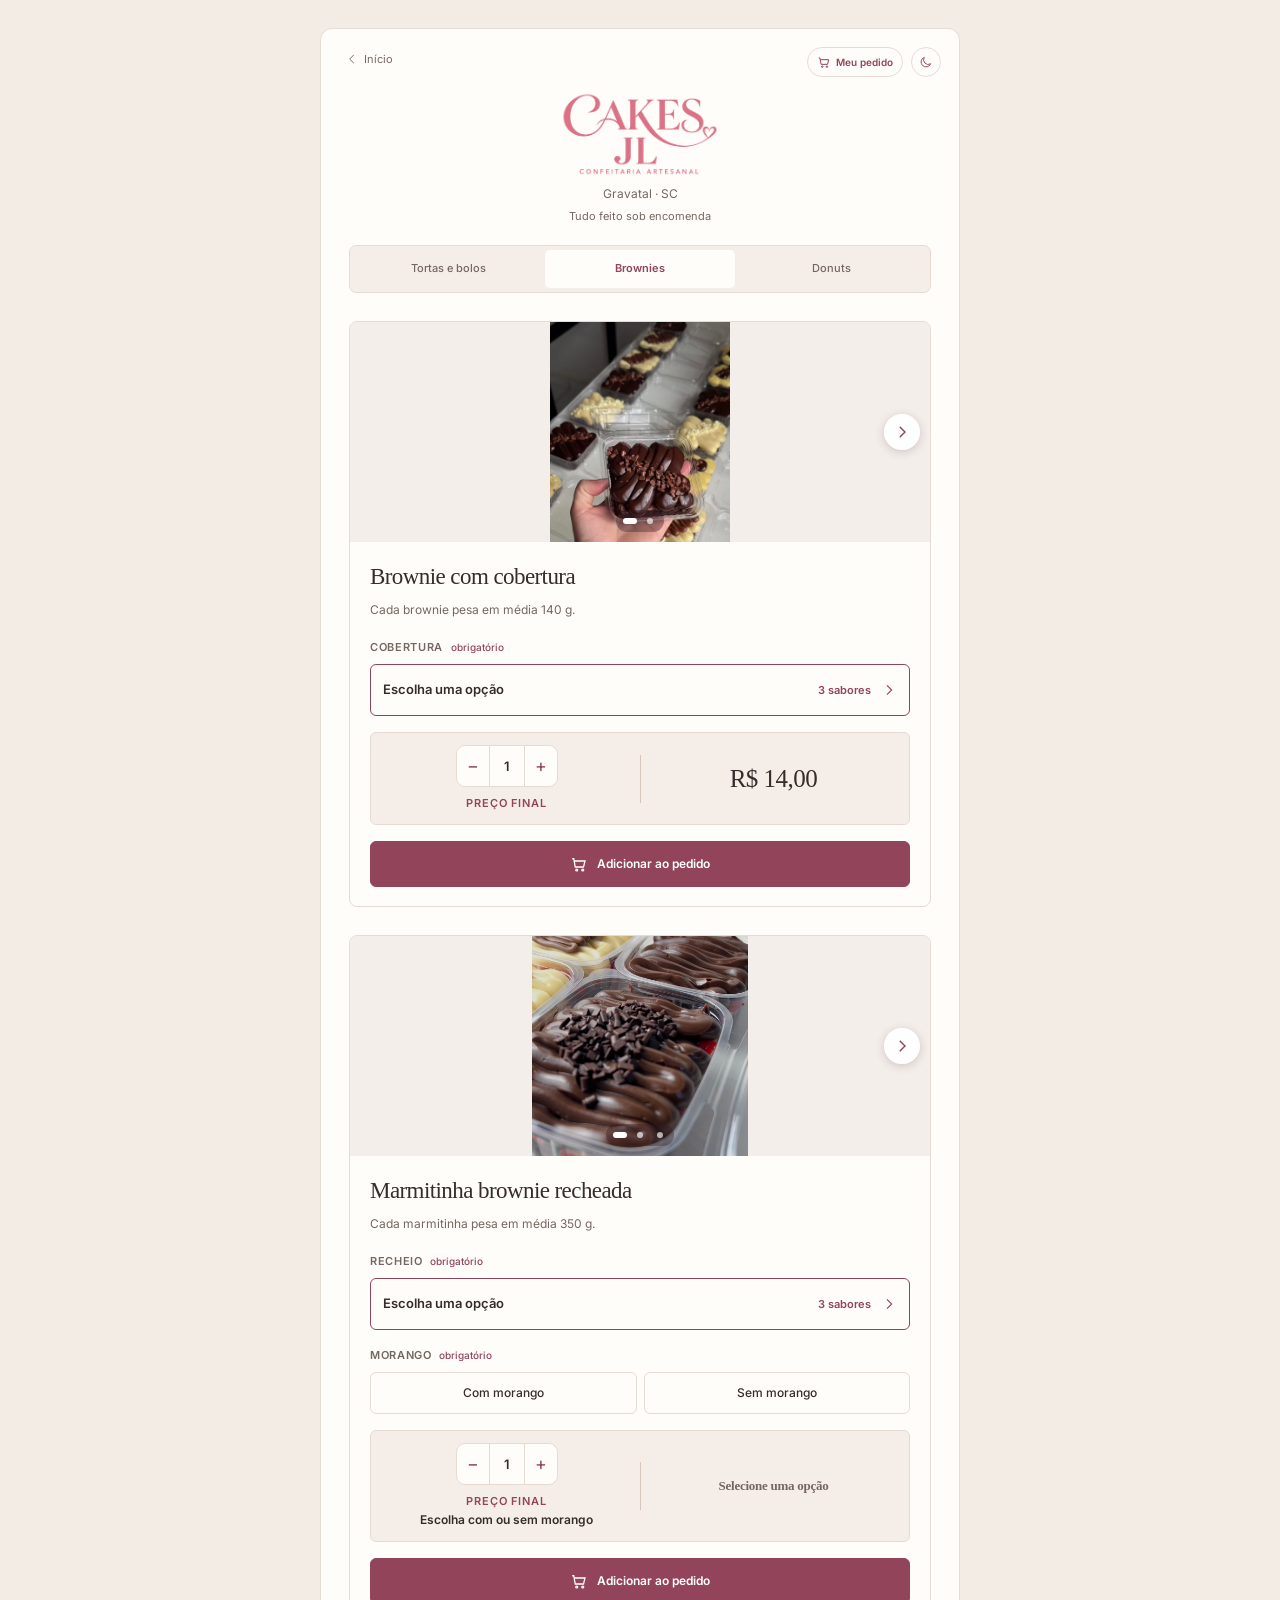
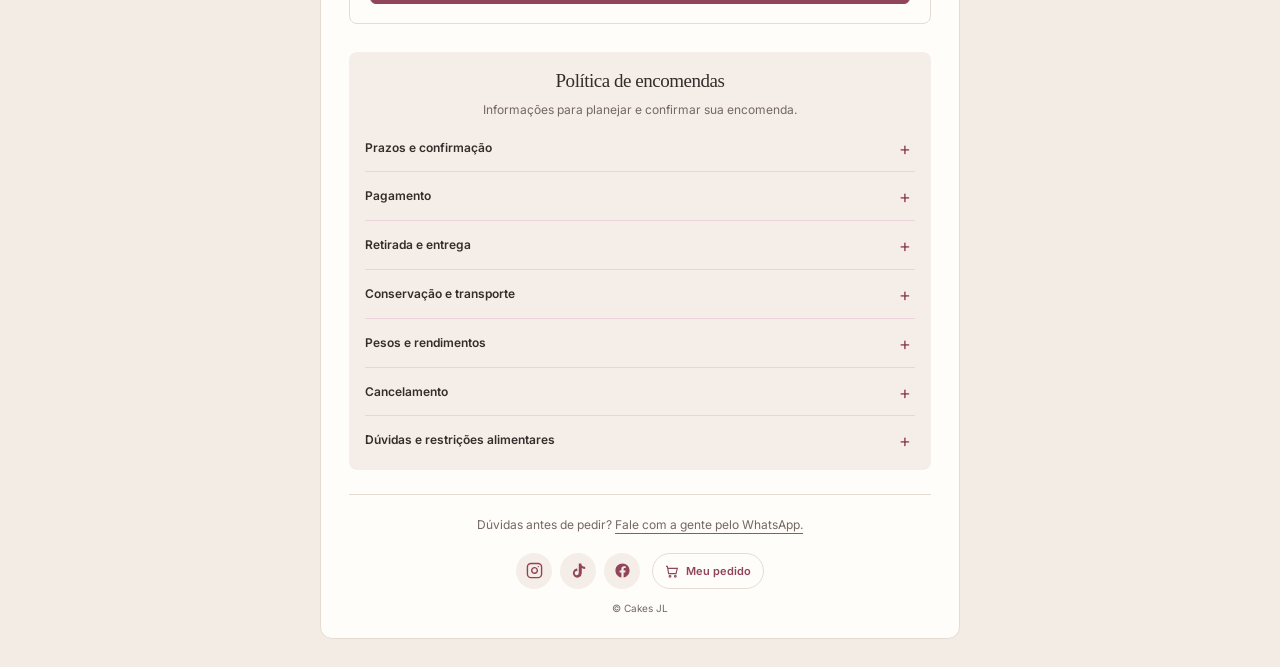
==== brownies/index.html @ 3b79ca39 "Rebranding completo v2" ====
<!DOCTYPE html>
<html lang="pt-BR">
  <head>
    <meta charset="UTF-8">
    <meta name="viewport" content="width=device-width, initial-scale=1">
    <title>Brownies sob encomenda | Cakes JL</title>
    <meta
      name="description"
      content="Brownie com cobertura e marmitinha brownie recheada com ou sem morango. Cobertura ou recheio à escolha: chocolate 50% cacau, ninho ou Dois amores (chocolate + ninho), sob encomenda na Cakes JL, em Gravatal, SC."
    >
    <meta name="theme-color" content="#f2ece5">
    <link rel="canonical" href="https://www.cakesjlconfeitaria.com.br/brownies/">
    <meta property="og:type" content="website">
    <meta property="og:locale" content="pt_BR">
    <meta property="og:site_name" content="Cakes JL">
    <meta property="og:title" content="Brownies sob encomenda | Cakes JL">
    <meta
      property="og:description"
      content="Brownie com cobertura e marmitinha brownie recheada com ou sem morango. Cobertura ou recheio à escolha: chocolate 50% cacau, ninho ou Dois amores (chocolate + ninho), sob encomenda na Cakes JL, em Gravatal, SC."
    >
    <meta property="og:url" content="https://www.cakesjlconfeitaria.com.br/brownies/">
    <meta property="og:image" content="https://www.cakesjlconfeitaria.com.br/logo.png">
    <meta property="og:image:alt" content="Cakes JL Confeitaria Artesanal">
    <link rel="prefetch" href="../index.html">
    <link rel="prefetch" href="../tortas/index.html">
    <link rel="prefetch" href="../donuts/index.html">
    <link rel="prefetch" href="../pedido/index.html">
    <link rel="icon" href="../assets/favicon.svg" type="image/svg+xml">
    <link rel="preconnect" href="https://fonts.googleapis.com">
    <link rel="preconnect" href="https://fonts.gstatic.com" crossorigin>
    <script src="../assets/site.js?v=8"></script>
    <link rel="stylesheet" href="../assets/site.css?v=38">
    <script src="../assets/pedido.js?v=34" defer></script>
  </head>
  <body class="product-page">
    <a class="skip-link" href="#conteudo">Pular para o conteúdo</a>
    <div class="panel product-panel">
      <a class="back" href="../index.html">
        <svg
          viewBox="0 0 24 24"
          fill="none"
          stroke="currentColor"
          stroke-width="1.7"
          aria-hidden="true"
        >
          <path d="m15 5-7 7 7 7"/>
        </svg>Início</a>
      <button
        class="theme-toggle"
        type="button"
        data-theme-toggle
        aria-label="Ativar tema escuro"
        aria-pressed="false"
      >
        <svg
          class="moon"
          viewBox="0 0 24 24"
          fill="none"
          stroke="currentColor"
          stroke-width="1.6"
          aria-hidden="true"
        >
          <path d="M20 15a8 8 0 0 1-11-11 8.5 8.5 0 1 0 11 11Z"/>
        </svg>
        <svg
          class="sun"
          viewBox="0 0 24 24"
          fill="none"
          stroke="currentColor"
          stroke-width="1.6"
          aria-hidden="true"
        >
          <circle cx="12" cy="12" r="4"/>
          <path d="M12 2v2m0 16v2M2 12h2m16 0h2M5 5l1.5 1.5m11 11L19 19M5 19l1.5-1.5m11-11L19 5"/>
        </svg>
      </button>
      <a class="cart-link" href="../pedido/index.html" data-n="0">
        <svg
          viewBox="0 0 24 24"
          fill="none"
          stroke="currentColor"
          stroke-width="1.7"
          aria-hidden="true"
        >
          <path d="M3 5h2l2 11h11l2-8H6"/>
          <circle cx="9" cy="20" r="1.3"/>
          <circle cx="17" cy="20" r="1.3"/>
        </svg>
        <span>Meu pedido</span><span class="cart-link-n" data-pedido-contador>0</span>
      </a>
      <header class="identity">
        <a class="brand" href="../index.html" aria-label="Cakes JL — início"><img src="../logo.png" width="1422" height="791" alt="Cakes JL Confeitaria Artesanal">
        </a>
        <p class="location">Gravatal · SC</p>
        <p class="order-note">Tudo feito sob encomenda</p>
      </header>
      <nav class="category-nav" aria-label="Categorias">
        <a href="../tortas/index.html">Tortas e bolos</a>
        <a href="../brownies/index.html" aria-current="page">Brownies</a>
        <a href="../donuts/index.html">Donuts</a>
      </nav>

      <main id="conteudo">
        <h1 class="sr-only">Brownies</h1>
        <div class="product-list section">
          <article class="product-entry" aria-labelledby="brownie-cobertura-titulo">
            <div
              class="carousel"
              data-photos="Brownie com cobertura"
              data-hide-desc
              data-price="R$ 14,00 a unidade"
              role="group"
              aria-roledescription="carrossel"
              aria-label="Fotos de Brownie com cobertura"
            >
              <div class="carousel-track" data-carousel-track>
                <a class="slide" href="brownie-2.1.PNG"><img
                    src="brownie-2.1.PNG"
                    alt="Brownie com cobertura em uma embalagem transparente"
                    width="828"
                    height="1008"
                    loading="eager"
                    decoding="async"
                  >
                </a>
                <a class="slide" href="brownie-2.2.PNG"><img
                    src="brownie-2.2.PNG"
                    alt="Brownie com cobertura em duas cores"
                    width="828"
                    height="1003"
                    loading="lazy"
                    decoding="async"
                  >
                </a>
              </div>
            </div>
            <div class="product-body">
              <h2 id="brownie-cobertura-titulo">Brownie com cobertura</h2>
              <p>Cada brownie pesa em média 140 g.</p>
              <p class="consult-price nojs-only">R$ 14,00 a unidade</p>
              <form
                class="order-form"
                data-produto="brownie-cobertura"
                aria-label="Adicionar brownie com cobertura ao pedido"
              >
                <div
                  class="field flavor-field"
                  data-sabor-titulo="Cobertura do brownie"
                  data-sabor-subtitulo="Escolha a cobertura do seu brownie."
                  data-sabor-rotulo="Cobertura"
                >
                  <span class="field-label">Cobertura <em class="req">obrigatório</em></span>
                  <div class="choice-grid">
                    <label><input type="radio" name="sabor" value="Chocolate 50% cacau"><span>Chocolate<small>50% cacau</small></span>
                    </label>
                    <label><input type="radio" name="sabor" value="Ninho"><span>Ninho<small>leite Ninho</small></span>
                    </label>
                    <label><input type="radio" name="sabor" value="Dois amores (chocolate + ninho)"><span>Dois amores<small>chocolate + ninho</small></span>
                    </label>
                  </div>
                </div>
                <div class="price-panel js-only">
                  <div class="qty-row">
                    <div class="qty">
                      <button type="button" data-menos aria-label="Diminuir quantidade">−</button>
                      <input
                        type="number"
                        id="bc-qtd"
                        name="qtd"
                        value="1"
                        min="1"
                        max="99"
                        inputmode="numeric"
                        aria-label="Quantidade"
                      >
                      <button type="button" data-mais aria-label="Aumentar quantidade">+</button>
                    </div>
                  </div>
                  <div class="final-price" data-previa>
                    <span class="final-price-text"><span class="final-price-label">Preço final</span><small class="final-price-detail" data-previa-detalhe></small>
                    </span>
                    <strong class="final-price-value" data-previa-valor>
                    </strong>
                  </div>
                </div>
                <button class="button js-only" type="submit">
                  <svg
                    viewBox="0 0 24 24"
                    fill="none"
                    stroke="currentColor"
                    stroke-width="1.7"
                    aria-hidden="true"
                  >
                    <path d="M3 5h2l2 11h11l2-8H6"/>
                    <circle cx="9" cy="20" r="1.3"/>
                    <circle cx="17" cy="20" r="1.3"/>
                  </svg>Adicionar ao pedido</button>
              </form>
              <noscript><a
                  class="button "
                  href="https://wa.me/5548999442988?text=Ol%C3%A1%21%20Estou%20no%20site%20da%20Cakes%20JL%20e%20tenho%20interesse%20no%20brownie%20com%20cobertura.%20Pode%20me%20informar%20valor%2C%20op%C3%A7%C3%B5es%2C%20quantidade%20m%C3%ADnima%20e%20prazo%20para%20encomendar%3F"
                  target="_blank"
                  rel="noopener noreferrer"
                >
                  <svg
                    viewBox="0 0 24 24"
                    fill="none"
                    stroke="currentColor"
                    stroke-width="1.6"
                    aria-hidden="true"
                  >
                    <path d="M20 11.6a8 8 0 0 1-11.8 7L4 20l1.3-4.2A8 8 0 1 1 20 11.6Z"/>
                    <path d="M9 8c-2 1 2 7 5 6l1-2-2-1-1 1-2-2 1-1-1-2Z"/>
                  </svg>Encomendar pelo WhatsApp</a>
                <p class="nojs-note">Seu navegador está sem JavaScript. Para encomendar, fale com a gente pelo WhatsApp.</p>
              </noscript>
            </div>
          </article>
          <article class="product-entry" aria-labelledby="marmitinha-titulo">
            <div
              class="carousel"
              data-photos="Marmitinha brownie recheada"
              data-hide-desc
              data-price="Com morango: R$ 24,90 · Sem morango: R$ 21,90"
              role="group"
              aria-roledescription="carrossel"
              aria-label="Fotos de Marmitinha brownie recheada"
            >
              <div class="carousel-track" data-carousel-track>
                <a class="slide" href="brownie-3.1.PNG"><img
                    src="brownie-3.1.PNG"
                    alt="Marmitinha brownie recheada vista de perto"
                    width="828"
                    height="846"
                    loading="eager"
                    decoding="async"
                  >
                </a>
                <a class="slide" href="brownie-3.2.PNG"><img
                    src="brownie-3.2.PNG"
                    alt="Montagem da marmitinha brownie recheada"
                    width="828"
                    height="851"
                    loading="lazy"
                    decoding="async"
                  >
                </a>
                <a class="slide" href="brownie-3.3.PNG"><img
                    src="brownie-3.3.PNG"
                    alt="Marmitinha com brownie, recheio e cobertura"
                    width="827"
                    height="860"
                    loading="lazy"
                    decoding="async"
                  >
                </a>
              </div>
            </div>
            <div class="product-body">
              <h2 id="marmitinha-titulo">Marmitinha brownie recheada</h2>
              <p>Cada marmitinha pesa em média 350 g.</p>
              <p class="consult-price nojs-only">Com morango: R$ 24,90 · Sem morango: R$ 21,90</p>
              <form
                class="order-form"
                data-produto="marmitinha"
                aria-label="Adicionar marmitinha ao pedido"
              >
                <div
                  class="field flavor-field"
                  data-sabor-titulo="Recheio da marmitinha"
                  data-sabor-subtitulo="Escolha o recheio da sua marmitinha."
                  data-sabor-rotulo="Recheio"
                >
                  <span class="field-label">Recheio <em class="req">obrigatório</em></span>
                  <div class="choice-grid">
                    <label><input type="radio" name="sabor" value="Chocolate 50% cacau"><span>Chocolate<small>50% cacau</small></span>
                    </label>
                    <label><input type="radio" name="sabor" value="Ninho"><span>Ninho<small>leite Ninho</small></span>
                    </label>
                    <label><input type="radio" name="sabor" value="Dois amores (chocolate + ninho)"><span>Dois amores<small>chocolate + ninho</small></span>
                    </label>
                  </div>
                </div>
                <div class="field">
                  <span class="field-label">Morango <em class="req">obrigatório</em></span>
                  <div class="choice-grid two">
                    <label><input type="radio" name="morango" value="com"><span>Com morango</span>
                    </label>
                    <label><input type="radio" name="morango" value="sem"><span>Sem morango</span>
                    </label>
                  </div>
                </div>
                <div class="price-panel js-only">
                  <div class="qty-row">
                    <div class="qty">
                      <button type="button" data-menos aria-label="Diminuir quantidade">−</button>
                      <input
                        type="number"
                        id="mm-qtd"
                        name="qtd"
                        value="1"
                        min="1"
                        max="99"
                        inputmode="numeric"
                        aria-label="Quantidade"
                      >
                      <button type="button" data-mais aria-label="Aumentar quantidade">+</button>
                    </div>
                  </div>
                  <div class="final-price" data-previa>
                    <span class="final-price-text"><span class="final-price-label">Preço final</span><small class="final-price-detail" data-previa-detalhe></small>
                    </span>
                    <strong class="final-price-value" data-previa-valor>
                    </strong>
                  </div>
                </div>
                <button class="button js-only" type="submit">
                  <svg
                    viewBox="0 0 24 24"
                    fill="none"
                    stroke="currentColor"
                    stroke-width="1.7"
                    aria-hidden="true"
                  >
                    <path d="M3 5h2l2 11h11l2-8H6"/>
                    <circle cx="9" cy="20" r="1.3"/>
                    <circle cx="17" cy="20" r="1.3"/>
                  </svg>Adicionar ao pedido</button>
              </form>
              <noscript><a
                  class="button "
                  href="https://wa.me/5548999442988?text=Ol%C3%A1%21%20Estou%20no%20site%20da%20Cakes%20JL%20e%20tenho%20interesse%20na%20marmitinha%20brownie%20recheada.%20Pode%20me%20informar%20valor%2C%20op%C3%A7%C3%B5es%2C%20quantidade%20m%C3%ADnima%20e%20prazo%20para%20encomendar%3F"
                  target="_blank"
                  rel="noopener noreferrer"
                >
                  <svg
                    viewBox="0 0 24 24"
                    fill="none"
                    stroke="currentColor"
                    stroke-width="1.6"
                    aria-hidden="true"
                  >
                    <path d="M20 11.6a8 8 0 0 1-11.8 7L4 20l1.3-4.2A8 8 0 1 1 20 11.6Z"/>
                    <path d="M9 8c-2 1 2 7 5 6l1-2-2-1-1 1-2-2 1-1-1-2Z"/>
                  </svg>Encomendar pelo WhatsApp</a>
                <p class="nojs-note">Seu navegador está sem JavaScript. Para encomendar, fale com a gente pelo WhatsApp.</p>
              </noscript>
            </div>
          </article>
        </div>
        <section class="section how-card" id="como-pedir">
          <header class="section-heading">
            <h2>Política de encomendas</h2>
            <p>Informações para planejar e confirmar sua encomenda.</p>
          </header>
          <div class="info-grid">
            <details name="politica-encomendas">
              <summary>Prazos e confirmação</summary>
              <p><strong>Tortas, Matilda e Bentô Cake:</strong> pedimos pelo menos 48 horas de antecedência.</p>
              <p><strong>Brownies e donuts:</strong> pedimos pelo menos 24 horas de antecedência.</p>
              <p>Seu pedido é confirmado após combinarmos os detalhes e recebermos o sinal de 50% do valor total. O restante é pago na retirada ou na entrega.</p>
            </details>
            <details name="politica-encomendas">
              <summary>Pagamento</summary>
              <p><strong>Sinal de 50%:</strong> Para confirmar sua encomenda, o sinal deve ser pago por Pix ou cartão de crédito ou débito pelo link de pagamento que enviamos.</p>
              <p><strong>Restante na retirada ou na entrega:</strong> Você pode pagar os outros 50% por Pix, cartão pelo link de pagamento, cartão na maquininha ou dinheiro.</p>
            </details>
            <details name="politica-encomendas">
              <summary>Retirada e entrega</summary>
              <p>Você pode retirar sua encomenda no bairro Bela Vista 1, em Gravatal, em data e horário combinados. Se preferir, podemos combinar a entrega e o valor da taxa pelo WhatsApp.</p>
              <p>Nos pedidos com entrega, combinamos a taxa antes da confirmação. O sinal de 50% é calculado sobre o valor dos produtos e a taxa de entrega.</p>
            </details>
            <details name="politica-encomendas">
              <summary>Conservação e transporte</summary>
              <p>Nossos produtos são preparados artesanalmente e têm validade de até 6 dias a partir da retirada ou entrega, desde que mantidos sob refrigeração.</p>
              <p>Não nos responsabilizamos por danos causados pelo transporte ou manuseio inadequados pelo cliente após o recebimento da encomenda.</p>
            </details>
            <details name="politica-encomendas">
              <summary>Pesos e rendimentos</summary>
              <p>Os pesos e rendimentos informados são aproximados. As tortas são vendidas inteiras, por tamanho, e o rendimento pode variar conforme o tamanho das porções servidas.</p>
            </details>
            <details name="politica-encomendas">
              <summary>Cancelamento</summary>
              <p><strong>Tortas, Matilda e Bentô Cake:</strong> em caso de cancelamento com pelo menos 48 horas de antecedência da retirada ou entrega agendada, você pode escolher entre a devolução integral do valor pago ou a remarcação da encomenda. A remarcação depende da nossa disponibilidade.</p>
              <p>Para cancelamentos com menos de 48 horas de antecedência da retirada ou entrega agendada, o sinal de 50% não é devolvido.</p>
              <p><strong>Brownies e donuts:</strong> após a confirmação do pedido, o sinal não é devolvido em caso de cancelamento.</p>
              <p>Ao fazer seu pedido, você concorda com as condições de cancelamento descritas acima.</p>
            </details>
            <details name="politica-encomendas">
              <summary>Dúvidas e restrições alimentares</summary>
              <p>Antes de confirmar, fale com a gente sobre sabores, decoração ou alguma necessidade específica. Tem alguma restrição alimentar? Conte nas observações do pedido.</p>
            </details>
          </div>
        </section>
      </main>

      <footer class="site-footer footer-with-actions">
        <p class="footer-help">Dúvidas antes de pedir? <a
            href="https://wa.me/5548999442988?text=Ol%C3%A1%21%20Estou%20no%20site%20da%20Cakes%20JL%20e%20fiquei%20com%20uma%20d%C3%BAvida%20antes%20de%20fazer%20meu%20pedido."
            target="_blank"
            rel="noopener noreferrer"
          >Fale com a gente pelo WhatsApp.</a>
        </p>
        <div class="footer-actions">
          <nav class="social-links" aria-label="Redes sociais">
            <a
              href="https://www.instagram.com/cakesjlconfeitaria"
              target="_blank"
              rel="noopener noreferrer"
              aria-label="Instagram"
            >
              <svg
                width="22"
                height="22"
                viewBox="0 0 24 24"
                fill="none"
                stroke="currentColor"
                stroke-width="2"
                stroke-linecap="round"
                stroke-linejoin="round"
              >
                <rect x="2" y="2" width="20" height="20" rx="5" ry="5">
                </rect>
                <path d="M16 11.37A4 4 0 1 1 12.63 8 4 4 0 0 1 16 11.37z">
                </path>
                <line x1="17.5" y1="6.5" x2="17.51" y2="6.5">
                </line>
              </svg>
            </a>
            <a
              href="https://www.tiktok.com/@cakesjlconfeitaria"
              target="_blank"
              rel="noopener noreferrer"
              aria-label="TikTok"
            >
              <svg width="20" height="20" viewBox="0 0 24 24" fill="currentColor">
                <path
                  d="M19.59 6.69a4.83 4.83 0 0 1-3.77-4.25V2h-3.45v13.67a2.89 2.89 0 0 1-5.2 1.74 2.89 2.89 0 0 1 2.31-4.64 2.93 2.93 0 0 1 .88.13V9.4a6.84 6.84 0 0 0-1-.05A6.33 6.33 0 0 0 5.8 20.1a6.34 6.34 0 0 0 10.86-4.43V8.51a8.16 8.16 0 0 0 4.77 1.52v-3.4a4.85 4.85 0 0 1-1.84-.04z"
                />
              </svg>
            </a>
            <a
              href="https://www.facebook.com/people/Cakes-JL-Confeitaria/61590743607528/"
              target="_blank"
              rel="noopener noreferrer"
              aria-label="Facebook"
            >
              <svg width="22" height="22" viewBox="0 0 24 24" fill="currentColor">
                <path
                  d="M22 12c0-5.523-4.477-10-10-10S2 6.477 2 12c0 4.991 3.657 9.128 8.438 9.878v-6.987h-2.54V12h2.54V9.797c0-2.506 1.492-3.89 3.777-3.89 1.094 0 2.238.195 2.238.195v2.46h-1.26c-1.243 0-1.63.771-1.63 1.562V12h2.773l-.443 2.89h-2.33v6.988C18.343 21.128 22 16.991 22 12z"
                />
              </svg>
            </a>
          </nav>
          <a class="cart-link" href="../pedido/index.html" data-n="0">
            <svg
              viewBox="0 0 24 24"
              fill="none"
              stroke="currentColor"
              stroke-width="1.7"
              aria-hidden="true"
            >
              <path d="M3 5h2l2 11h11l2-8H6"/>
              <circle cx="9" cy="20" r="1.3"/>
              <circle cx="17" cy="20" r="1.3"/>
            </svg>
            <span>Meu pedido</span><span class="cart-link-n" data-pedido-contador>0</span>
          </a>
        </div>
        <p>© Cakes JL</p>
      </footer>
    </div>
  </body>
</html>
---- assets/site.css ----
@import url('https://fonts.googleapis.com/css2?family=Inter:wght@400;500;600;700&display=swap');
:root {
  color-scheme: light;
  --bg: #fcecf1;
  --panel: #fffdfd;
  --surface: #fffafb;
  --ink: #49333a;
  --muted: #80636e;
  --accent: #a74762;
  --accent-hover: #8d3650;
  --line: #efdee4;
  --soft: #f9edf1;
  --photo: #f2ecee;
  --shadow: 0 12px 40px #9a526814;
  --line-strong: #e4c4cf;
  --card-shadow: 0 6px 18px #9a526818,0 1px 3px #9a526812
}

* {
  box-sizing: border-box
}

html {
  scroll-behavior: smooth;
  scroll-padding-top: 22px
}

body {
  margin: 0;
  min-height: 100vh;
  background: linear-gradient(150deg,#fff6f9 0%,var(--bg) 60%,#f7dce6 100%);
  color: var(--ink);
  font: 14px/1.65 Inter,-apple-system,BlinkMacSystemFont,'Segoe UI',sans-serif;
  -webkit-font-smoothing: antialiased
}

a {
  color: inherit;
  text-underline-offset: 4px
}

button {
  font: inherit;
  cursor: pointer
}

button,a,summary {
  -webkit-tap-highlight-color: transparent
}

button:focus-visible,a:focus-visible,summary:focus-visible,[tabindex]:focus-visible {
  outline: 3px solid var(--accent);
  outline-offset: 4px
}

img {
  display: block;
  max-width: 100%;
  height: auto
}

svg {
  display: block
}

h1,h2,h3,p {
  margin: 0
}

h1,h2,h3 {
  line-height: 1.35
}

h1 {
  font-size: 25px;
  letter-spacing: -.035em;
  font-weight: 600
}

h2 {
  font-size: 19px;
  letter-spacing: -.025em;
  font-weight: 600
}

h3 {
  font-size: 16px;
  font-weight: 600
}

ul {
  padding-left: 20px
}

button:disabled {
  cursor: default;
  opacity: .35
}

[hidden] {
  display: none!important
}

.sr-only {
  position: absolute;
  width: 1px;
  height: 1px;
  padding: 0;
  margin: -1px;
  overflow: hidden;
  clip: rect(0,0,0,0);
  white-space: nowrap;
  border: 0
}

.skip-link {
  position: fixed;
  left: 12px;
  top: -80px;
  z-index: 20;
  background: var(--ink);
  color: var(--panel);
  padding: 12px 18px;
  border-radius: 8px
}

.skip-link:focus {
  top: 12px
}

.panel {
  position: relative;
  width: calc(100% - 32px);
  max-width: 460px;
  margin: 28px auto;
  padding: 60px 28px 22px;
  background: var(--panel);
  border: 1px solid #ffffffa8;
  border-radius: 24px;
  box-shadow: var(--shadow)
}

.product-panel {
  max-width: 640px
}

.identity {
  text-align: center
}

.brand {
  display: block;
  width: 222px;
  max-width: 74%;
  margin: 0 auto 6px
}

.brand img {
  width: 100%;
  height: auto
}

.product-panel .brand {
  width: 164px;
  margin-bottom: 4px
}

.location {
  font-size: 12px;
  color: var(--muted)
}

.order-note {
  font-size: 11px;
  color: var(--muted);
  margin-top: 3px
}

.theme-toggle {
  position: absolute;
  top: 15px;
  right: 15px;
  width: 36px;
  height: 36px;
  border-radius: 50%;
  background: var(--surface);
  border: 1px solid var(--line);
  color: var(--accent);
  display: grid;
  place-items: center
}

.theme-toggle svg {
  width: 16px;
  height: 16px
}

.sun {
  display: none
}

.back {
  position: absolute;
  left: 24px;
  top: 21px;
  display: inline-flex;
  align-items: center;
  gap: 5px;
  color: var(--muted);
  font-size: 11px;
  text-decoration: none
}

.back svg {
  width: 14px;
  height: 14px
}

.catalog-heading {
  font-size: 11px;
  text-transform: uppercase;
  letter-spacing: .11em;
  color: var(--muted);
  font-weight: 600;
  margin: 22px 0 12px;
  text-align: center;
  display: flex;
  align-items: center;
  gap: 14px
}

.catalog-heading:before,.catalog-heading:after {
  content: '';
  height: 1px;
  flex: 1;
  background: var(--line)
}

.category-list {
  display: grid;
  gap: 10px
}

.catalog-row {
  display: flex;
  align-items: center;
  justify-content: space-between;
  gap: 14px;
  min-height: 76px;
  padding: 14px 17px;
  background: var(--surface);
  border: 1px solid var(--line);
  border-radius: 13px;
  text-decoration: none;
  transition: border-color .15s,background .15s;
  box-shadow: 0 2px 6px #7b405404
}

.catalog-row:hover {
  border-color: var(--accent);
  background: var(--soft)
}

.catalog-row strong {
  display: block;
  font-size: 15px;
  font-weight: 600
}

.catalog-row small {
  display: block;
  font-size: 11px;
  line-height: 1.5;
  color: var(--muted);
  margin-top: 4px
}

.catalog-row svg {
  width: 18px;
  height: 18px;
  flex-shrink: 0;
  color: var(--accent)
}

.button {
  display: inline-flex;
  align-items: center;
  justify-content: center;
  gap: 9px;
  background: var(--accent);
  border: 1px solid var(--accent);
  border-radius: 10px;
  color: #fff;
  text-decoration: none;
  padding: 12px 17px;
  min-height: 46px;
  font-size: 12px;
  font-weight: 600;
  transition: background .15s
}

.button:hover {
  background: var(--accent-hover);
  border-color: var(--accent-hover)
}

.button svg {
  width: 18px;
  height: 18px
}

.home-contact {
  display: flex;
  width: 100%;
  margin-top: 17px
}

.site-footer {
  margin-top: 23px;
  text-align: center
}

.site-footer>p {
  font-size: 10px;
  color: var(--muted);
  margin-top: 11px
}

.site-footer>p:first-child {
  margin-top: 0
}

.identity .social-links {
  margin: 11px 0 9px
}

.social-links {
  display: flex;
  justify-content: center;
  gap: 16px
}

.social-links a {
  height: 36px;
  width: 36px;
  display: grid;
  place-items: center;
  color: var(--accent);
  border-radius: 50%;
  background: var(--soft);
  text-decoration: none
}

.social-links svg {
  width: 17px;
  height: 17px
}

.category-nav {
  display: grid;
  grid-template-columns: repeat(3,minmax(0,1fr));
  gap: 2px;
  margin: 20px 0 0;
  padding: 4px;
  background: var(--soft);
  border-radius: 12px
}

.category-nav a {
  display: grid;
  place-items: center;
  min-height: 38px;
  text-decoration: none;
  text-align: center;
  font-size: 11px;
  font-weight: 500;
  line-height: 1.25;
  padding: 7px 6px;
  border-radius: 9px;
  color: var(--muted);
  transition: background .15s,color .15s,transform .12s
}

.category-nav a:hover {
  color: var(--accent)
}

.category-nav a[aria-current=page] {
  background: var(--panel);
  color: var(--accent);
  font-weight: 600;
  box-shadow: 0 1px 4px #9a526826
}

[data-theme=dark] .category-nav a[aria-current=page] {
  background: #5a3b49;
  box-shadow: 0 1px 4px #0004
}

.page-title {
  margin: 23px 0
}

.page-title h1 {
  margin-bottom: 7px
}

.page-title p {
  font-size: 12px;
  color: var(--muted);
  max-width: 490px
}

.section {
  margin: 28px 0 0
}

.section-heading {
  margin-bottom: 15px
}

.section-heading p {
  font-size: 12px;
  color: var(--muted);
  margin-top: 6px
}

/* P49 (07/10/2026): transição das tortas para os demais produtos. */
.section-divider {
  display: flex;
  align-items: center;
  gap: 14px;
  margin-bottom: 20px
}

.section-divider::before,.section-divider::after {
  content: "";
  height: 1px;
  background: var(--line-strong);
  flex: 1
}

.section-divider h2 {
  font-size: 16px;
  font-weight: 600;
  color: var(--accent);
  white-space: nowrap
}

.size-grid {
  display: grid;
  grid-template-columns: repeat(3,minmax(0,1fr));
  gap: 9px
}

.matilda-size-grid {
  grid-template-columns: repeat(2,minmax(0,1fr))
}

.size-card,.order-form .size-card {
  position: relative;
  display: grid;
  gap: 3px;
  align-content: start;
  padding: 14px 13px;
  background: var(--soft);
  border: 1.5px solid transparent;
  border-radius: 10px;
  cursor: pointer;
  font-size: 11px;
  font-weight: 400;
  text-transform: none;
  letter-spacing: 0;
  color: var(--ink);
  transition: border-color .15s,background .15s,transform .12s
}

.size-card input {
  position: absolute;
  opacity: 0;
  inset: 0;
  margin: 0
}

.size-symbol {
  display: block;
  font-size: 20px;
  font-weight: 600;
  color: var(--accent);
  margin-bottom: 3px;
  line-height: 1.1
}

.size-info {
  font-size: 11px;
  font-weight: 600;
  line-height: 1.35
}

.size-weight {
  font-size: 10px;
  color: var(--muted);
  font-weight: 400
}

.size-card>span {
  min-width: 0;
  overflow-wrap: anywhere
}

.size-price {
  font-size: 13px;
  font-weight: 600;
  margin-top: 6px;
  color: var(--ink);
  white-space: nowrap;
  font-variant-numeric: tabular-nums
}

.size-price.size-price-open {
  font-size: 10px;
  font-weight: 500;
  color: var(--muted)
}

.size-card:has(input:checked) {
  border-color: var(--accent);
  background: #f4d6e0
}

.size-card:has(input:checked)::after {
  content: '';
  position: absolute;
  top: 9px;
  right: 9px;
  width: 8px;
  height: 8px;
  border-radius: 50%;
  background: var(--accent)
}

.size-card:has(input:focus-visible) {
  outline: 3px solid var(--accent);
  outline-offset: 3px
}

.size-card:hover {
  border-color: var(--line-strong)
}

.note,.inline-hint {
  font-size: 11px;
  color: var(--muted);
  margin-top: 11px;
  line-height: 1.6
}

.inline-hint a {
  color: var(--accent)
}

.flavor-grid {
  display: grid;
  gap: 20px
}

.flavor-card {
  border: 1px solid var(--line-strong);
  border-radius: 14px;
  padding: 18px;
  box-shadow: var(--card-shadow)
}

.torta-builder-start {
  display: none
}

.torta-builder.enhanced {
  border: 1px solid var(--line-strong);
  border-radius: 14px;
  padding: 18px;
  box-shadow: var(--card-shadow)
}

.torta-builder.enhanced .torta-builder-start {
  display: grid
}

.torta-builder-start h2 {
  font-size: 18px
}

.torta-builder-start>p {
  font-size: 11px;
  color: var(--muted);
  line-height: 1.5;
  margin-top: 4px
}

.torta-line-options {
  display: grid;
  grid-template-columns: repeat(2,minmax(0,1fr));
  gap: 8px;
  margin-top: 15px
}

.torta-line-option {
  display: grid;
  align-content: center;
  gap: 3px;
  min-height: 66px;
  padding: 10px 12px;
  border: 1px solid var(--line);
  border-radius: 11px;
  background: var(--surface);
  color: var(--ink);
  text-align: left;
  line-height: 1.3;
  transition: background .15s,border-color .15s,transform .12s
}

.torta-line-option strong {
  font-size: 12px
}

.torta-line-option small {
  font-size: 10px;
  color: var(--muted)
}

.torta-line-option:hover,
.torta-line-option[aria-pressed=true] {
  border-color: var(--accent);
  background: var(--soft)
}

.torta-line-option:active {
  transform: scale(.98)
}

.torta-builder.enhanced .flavor-card:not([data-active=true]) {
  display: none
}

.torta-builder.enhanced .flavor-card[data-active=true] {
  border: 0;
  border-top: 1px solid var(--line);
  border-radius: 0;
  padding: 17px 0 0;
  box-shadow: none;
  margin-top: 16px
}

@media(min-width:700px) {
  .torta-line-options {
    grid-template-columns: repeat(4,minmax(0,1fr))
  }
}

.flavor-top {
  margin-bottom: 14px
}

.flavor-top h3 {
  font-size: 17px
}

.flavor-top p {
  font-size: 12px;
  color: var(--muted);
  margin-top: 6px
}

.flavor-top p a {
  color: var(--accent)
}

.special-grid {
  display: grid;
  gap: 24px
}

.special-card {
  border: 1px solid var(--line-strong);
  border-radius: 14px;
  padding: 18px;
  box-shadow: var(--card-shadow)
}

.special-card h3 {
  font-size: 17px;
  margin-bottom: 10px
}

.special-card p {
  font-size: 12px;
  color: var(--muted);
  margin-bottom: 11px
}

.special-card .price {
  font-size: 17px;
  color: var(--ink);
  font-weight: 600
}

.special-card ul {
  font-size: 12px;
  color: var(--muted);
  margin: 0 0 12px
}

.info-grid details {
  border-bottom: 1px solid var(--line)
}

.info-grid summary {
  cursor: pointer;
  list-style: none;
  font-size: 12px;
  font-weight: 600;
  padding: 14px 22px 14px 0;
  position: relative
}

.info-grid summary::-webkit-details-marker {
  display: none
}

.info-grid summary:after {
  content: '+';
  position: absolute;
  right: 4px;
  top: 10px;
  font-size: 18px;
  color: var(--accent);
  font-weight: 400
}

.info-grid details[open] summary:after {
  content: '−'
}

.info-grid details p {
  font-size: 12px;
  color: var(--muted);
  padding-bottom: 15px
}

.order-bottom {
  margin-top: 25px;
  padding-top: 20px;
  border-top: 1px solid var(--line)
}

.order-bottom p {
  font-size: 12px;
  color: var(--muted);
  margin-bottom: 13px
}

.order-bottom .button {
  width: 100%
}

.product-list {
  display: grid;
  gap: 28px
}

.product-entry {
  border: 1px solid var(--line-strong);
  border-radius: 14px;
  overflow: hidden;
  background: var(--panel);
  box-shadow: var(--card-shadow)
}

.product-entry.no-photo {
  background: var(--surface)
}

.product-body {
  padding: 19px 20px
}

.product-body h2 {
  font-size: 18px;
  margin-bottom: 8px
}

.product-body p {
  font-size: 12px;
  color: var(--muted);
  margin-bottom: 14px
}

.product-body .consult-price {
  font-size: 13px;
  color: var(--ink);
  font-weight: 600
}

.product-body .button {
  width: 100%
}

[data-theme=dark] {
  color-scheme: dark;
  --bg: #24161c;
  --panel: #332029;
  --surface: #38252e;
  --ink: #faedf2;
  --muted: #d2b6c1;
  --accent: #f0a0b5;
  --accent-hover: #ffbed0;
  --line: #59404b;
  --soft: #452c37;
  --photo: #24191e;
  --shadow: 0 12px 40px #0002;
  --line-strong: #6a4b58;
  --card-shadow: 0 6px 18px #0005,0 1px 3px #0004
}

[data-theme=dark] body {
  background: linear-gradient(150deg,#291921,var(--bg) 60%,#351d28)
}

[data-theme=dark] .panel {
  border-color: #5c3c483d
}

[data-theme=dark] .brand img {
  filter: brightness(1.3)
}

[data-theme=dark] .button {
  color: #321820
}

[data-theme=dark] .sun {
  display: block
}

[data-theme=dark] .moon {
  display: none
}

@media(max-width:600px) {
  .panel {
    margin: 18px auto;
    padding: 58px 22px 20px
  }
  .product-panel .brand {
    width: 153px
  }
  .size-card {
    padding: 12px 9px
  }
  .size-info {
    font-size: 10px
  }
  .size-weight {
    font-size: 9px
  }
  .size-price {
    font-size: 12px
  }
  .back {
    left: 20px
  }
  .product-body {
    padding: 18px
  }
  .product-body h2 {
    font-size: 17px
  }
}

@media(max-width:380px) {
  .panel {
    width: calc(100% - 24px);
    padding-left: 17px;
    padding-right: 17px;
    border-radius: 20px;
    margin: 12px auto
  }
  .category-nav a {
    padding: 7px 3px;
    font-size: 10.5px
  }
  .brand {
    width: 210px
  }
  .catalog-row {
    padding: 13px 14px;
    min-height: 76px
  }
  .catalog-row strong {
    font-size: 14px
  }
  .catalog-row small {
    font-size: 10px
  }
  .flavor-card,.special-card {
    padding: 15px
  }
  .size-card {
    padding: 10px 6px
  }
  .size-grid {
    gap: 6px
  }
  .size-price {
    font-size: 11px
  }
  .product-body {
    padding: 16px
  }
  .button {
    font-size: 11px
  }
  .bento-pick,.bento-pick strong {
    font-size: 11px
  }
}

@media(prefers-reduced-motion:reduce) {
  html {
    scroll-behavior: auto
  }
  *,*::before,*::after {
    animation: none!important;
    transition: none!important
  }
}


/* Pedido pelo site (carrinho e checkout) — 03/10/2026 */
.order-form {
  display: grid;
  gap: 16px;
  margin-top: 4px
}

.order-form .field {
  display: grid;
  gap: 8px
}

.optional-group {
  display: grid;
  gap: 18px;
  min-width: 0;
  padding: 14px 12px;
  background: var(--soft);
  border-radius: 12px
}

.optional-heading {
  display: flex;
  flex-wrap: wrap;
  align-items: center;
  justify-content: space-between;
  gap: 6px;
  color: var(--muted)
}

.optional-heading strong {
  font-size: 13px;
  font-weight: 600
}

.optional-heading span {
  font-size: 10px
}

.order-form label,.field-label {
  font-size: 11px;
  font-weight: 600;
  color: var(--muted);
  text-transform: uppercase;
  letter-spacing: .06em
}

.order-form select,.order-form input[type=text],.order-form textarea,.checkout select,.checkout input,.checkout textarea {
  width: 100%;
  font: inherit;
  font-size: 13px;
  color: var(--ink);
  background: var(--surface);
  border: 1px solid var(--line);
  border-radius: 9px;
  padding: 10px 12px;
  min-height: 42px
}

.order-form textarea,.checkout textarea {
  height: 88px;
  min-height: 88px;
  resize: none;
  overflow-y: auto
}

.order-form select:focus,.order-form input:focus,.order-form textarea:focus,.checkout select:focus,.checkout input:focus,.checkout textarea:focus {
  outline: 2px solid var(--accent);
  outline-offset: 1px;
  border-color: var(--accent)
}

.choice-grid {
  display: grid;
  grid-template-columns: repeat(3,1fr);
  gap: 7px
}

.choice-grid.two {
  grid-template-columns: 1fr 1fr
}

.choice-grid label {
  position: relative;
  text-transform: none;
  letter-spacing: 0;
  font-size: 12px;
  font-weight: 500;
  color: var(--ink);
  background: var(--surface);
  border: 1px solid var(--line);
  border-radius: 9px;
  padding: 10px 8px;
  text-align: center;
  cursor: pointer;
  display: grid;
  gap: 2px
}

.choice-grid label small {
  display: block;
  font-size: 10px;
  color: var(--muted);
  font-weight: 400;
  line-height: 1.35
}

.choice-grid input {
  position: absolute;
  opacity: 0;
  inset: 0;
  margin: 0
}

.choice-grid input:checked+span,.choice-grid label:has(input:checked) {
  border-color: var(--accent);
  background: var(--soft);
  color: var(--accent);
  font-weight: 600
}

.choice-grid input:focus-visible+span {
  outline: 2px solid var(--accent)
}

.qty-row {
  display: flex;
  align-items: center;
  justify-content: center;
  gap: 12px;
  flex-wrap: wrap
}

.qty {
  display: inline-flex;
  align-items: center;
  border: 1px solid var(--line);
  border-radius: 9px;
  overflow: hidden;
  background: var(--surface)
}

.qty button {
  width: 38px;
  height: 40px;
  border: 0;
  background: transparent;
  color: var(--accent);
  font-size: 18px;
  line-height: 1
}

.qty button:hover {
  background: var(--soft)
}

.qty input {
  width: 46px;
  height: 40px;
  border: 0;
  border-left: 1px solid var(--line);
  border-right: 1px solid var(--line);
  text-align: center;
  font: inherit;
  font-size: 13px;
  font-weight: 600;
  color: var(--ink);
  background: transparent;
  -moz-appearance: textfield
}

.qty input::-webkit-outer-spin-button,.qty input::-webkit-inner-spin-button {
  -webkit-appearance: none;
  margin: 0
}

.order-form .button {
  width: 100%
}

html:not(.js) .js-only {
  display: none
}

.order-form.enhanced+noscript {
  display: none
}

.nojs-note {
  font-size: 11px;
  color: var(--muted);
  margin-top: 8px
}

.cart-fab {
  position: fixed;
  right: 16px;
  bottom: calc(16px + env(safe-area-inset-bottom, 0px));
  z-index: 30;
  display: inline-flex;
  align-items: center;
  gap: 8px;
  min-height: 44px;
  padding: 12px 16px;
  border-radius: 999px;
  background: var(--accent);
  color: #fff;
  text-decoration: none;
  font-size: 12px;
  font-weight: 600;
  box-shadow: 0 10px 30px #7b405440;
  touch-action: manipulation;
  transition: opacity .2s ease,visibility .2s ease,transform .2s ease
}

.cart-fab.near-footer {
  opacity: 0;
  visibility: hidden;
  pointer-events: none;
  transform: translateY(8px)
}

.cart-fab svg {
  width: 18px;
  height: 18px
}

.cart-fab-n {
  display: inline-grid;
  place-items: center;
  min-width: 22px;
  height: 22px;
  padding: 0 6px;
  border-radius: 999px;
  background: #fff;
  color: var(--accent);
  font-size: 11px
}

.cart-fab.pulse {
  transform: scale(1.06)
}

[data-theme=dark] .cart-fab {
  color: #321820
}

[data-theme=dark] .cart-fab-n {
  background: #321820;
  color: var(--accent)
}


/* "Meu pedido" no canto superior direito, ao lado do botão de tema, em todas as páginas (04/10/2026); o número só aparece com itens */
.cart-link {
  position: absolute;
  top: 15px;
  right: 59px;
  height: 36px;
  display: inline-flex;
  align-items: center;
  gap: 6px;
  padding: 0 12px 0 11px;
  border-radius: 999px;
  background: var(--surface);
  border: 1px solid var(--line);
  color: var(--accent);
  font-size: 11px;
  font-weight: 600;
  text-decoration: none;
  white-space: nowrap;
  transition: border-color .15s,background .15s
}

.cart-link svg {
  width: 16px;
  height: 16px;
  flex-shrink: 0
}

.cart-link:hover {
  border-color: var(--line-strong);
  background: var(--soft)
}

.cart-link-n {
  display: none;
  place-items: center;
  min-width: 18px;
  height: 18px;
  padding: 0 5px;
  border-radius: 999px;
  background: var(--accent);
  color: #fff;
  font-size: 10px;
  line-height: 1;
  font-variant-numeric: tabular-nums
}

.cart-link.has-items .cart-link-n {
  display: inline-grid
}

/* Controles do topo acompanham a marca menor das quatro páginas internas. */
.product-panel > .theme-toggle {
  top: 18px;
  right: 18px;
  width: 30px;
  height: 30px
}

.product-panel > .theme-toggle svg {
  width: 14px;
  height: 14px
}

.product-panel > .cart-link {
  top: 18px;
  right: 56px;
  height: 30px;
  gap: 5px;
  padding: 0 9px;
  font-size: 10px
}

.product-panel > .cart-link svg {
  width: 14px;
  height: 14px
}

.product-panel > .cart-link .cart-link-n {
  min-width: 16px;
  height: 16px;
  padding: 0 4px;
  font-size: 9px
}

[data-theme=dark] .cart-link-n {
  color: #321820
}

[data-theme=dark] .size-card:has(input:checked) {
  background: #55343f
}

.toast {
  position: fixed;
  left: 50%;
  bottom: 76px;
  transform: translate(-50%,12px);
  z-index: 31;
  background: var(--ink);
  color: var(--panel);
  padding: 10px 16px;
  border-radius: 10px;
  font-size: 12px;
  opacity: 0;
  pointer-events: none;
  transition: opacity .2s,transform .2s;
  max-width: calc(100% - 32px);
  text-align: center
}

.toast.show {
  opacity: 1;
  transform: translate(-50%,0)
}

.pedido-page .cart-list {
  list-style: none;
  margin: 0;
  padding: 0;
  display: grid;
  gap: 10px
}

.cart-item {
  display: grid;
  gap: 10px;
  padding: 14px;
  border: 1px solid var(--line);
  border-radius: 12px;
  background: var(--surface)
}

.cart-item-main {
  display: grid;
  gap: 3px
}

.cart-item-main strong {
  font-size: 13px
}

.cart-item-main span {
  font-size: 11px;
  color: var(--muted)
}

.cart-item-side {
  display: flex;
  align-items: center;
  gap: 12px;
  flex-wrap: wrap
}

.cart-item-sub {
  font-size: 13px;
  margin-left: auto
}

.cart-remove {
  border: 0;
  background: transparent;
  color: var(--muted);
  font-size: 11px;
  text-decoration: underline;
  padding: 4px 0
}

.cart-remove:hover {
  color: var(--accent)
}

.summary {
  margin-top: 16px;
  padding: 14px 16px;
  border-radius: 12px;
  background: var(--soft);
  display: grid;
  gap: 6px;
  font-size: 12px
}

.summary div {
  display: flex;
  justify-content: space-between;
  gap: 12px
}

.summary strong {
  font-size: 14px
}

.summary .hint {
  font-size: 11px;
  color: var(--muted)
}

.checkout {
  display: grid;
  gap: 14px;
  margin-top: 22px
}

.checkout .field {
  display: grid;
  gap: 6px;
  align-content: start
}

.checkout .field>span {
  font-size: 11px;
  font-weight: 600;
  color: var(--muted);
  text-transform: uppercase;
  letter-spacing: .06em
}

.checkout .two-cols {
  display: grid;
  grid-template-columns: 1fr 1fr;
  gap: 10px
}

.checkout .button {
  width: 100%
}

.aviso {
  font-size: 11px;
  color: var(--accent);
  background: var(--soft);
  border-radius: 8px;
  padding: 8px 10px
}

.prazo {
  font-size: 11px;
  color: var(--muted)
}

.conditions {
  margin-top: 26px
}

.message-preview {
  margin-top: 14px
}

.message-preview summary {
  font-size: 11px;
  color: var(--muted);
  cursor: pointer
}

.message-preview pre {
  white-space: pre-wrap;
  font: 11px/1.6 Inter,sans-serif;
  background: var(--surface);
  border: 1px solid var(--line);
  border-radius: 9px;
  padding: 10px 12px;
  margin-top: 8px;
  color: var(--ink)
}

.limpar {
  border: 0;
  background: transparent;
  color: var(--muted);
  font-size: 11px;
  text-decoration: underline;
  justify-self: start;
  padding: 0
}

@media(max-width:380px) {
  .choice-grid {
    grid-template-columns: 1fr 1fr 1fr;
    gap: 5px
  }
  .choice-grid label {
    padding: 9px 4px;
    font-size: 11px
  }
  .checkout .two-cols {
    grid-template-columns: 1fr
  }
}

.req {
  font-style: normal;
  font-weight: 500;
  text-transform: none;
  letter-spacing: 0;
  color: var(--accent);
  font-size: 10px;
  margin-left: 4px
}

.field-error {
  display: block;
  color: #b3261e;
  font-size: 11px;
  margin-top: 2px
}

[data-theme=dark] .field-error {
  color: #ffb4ab
}

/* Retirada fora do prazo: bloqueio com destaque, além da indicação por cor. */
.aviso-retirada {
  padding: 16px;
  border: 1px solid #d88a83;
  border-left: 5px solid #b3261e;
  background: #fff0ee;
  color: #84221d;
  font-size: 13px;
  line-height: 1.55
}

.aviso-retirada strong {
  display: block;
  margin-bottom: 6px;
  font-size: 14px
}

[data-theme=dark] .aviso-retirada {
  border-color: #dc928b;
  background: #4a272b;
  color: #ffd8d3
}

.checkout input[type=date],.checkout input[type=time] {
  cursor: pointer
}

[data-theme=dark] .checkout input[aria-invalid=true] {
  border-color: #ffb4ab
}

.checkout input[aria-invalid=true] {
  border-color: #b3261e
}

.thanks {
  margin-top: 18px;
  padding: 22px 18px;
  border: 1px solid var(--line);
  border-radius: 14px;
  background: var(--surface);
  display: grid;
  gap: 12px;
  text-align: center
}

.thanks h2 {
  font-size: 20px;
  outline: none
}

.thanks p {
  font-size: 12px;
  color: var(--muted)
}

.thanks .button {
  width: 100%
}

.thanks-actions {
  display: flex;
  flex-wrap: wrap;
  gap: 8px 18px;
  justify-content: center
}

.link-button {
  border: 0;
  background: transparent;
  color: var(--accent);
  font-size: 11px;
  font-weight: 600;
  text-decoration: underline;
  padding: 4px 0
}


/* P11 (03/10/2026): miniaturas e popup de foto (desde 06/10/2026 as miniaturas ficam só no Bentô e nos adicionais) */
.thumb {
  display: block;
  width: 90px;
  height: 90px;
  border-radius: 10px;
  overflow: hidden;
  background: var(--photo);
  border: 1px solid var(--line);
  cursor: zoom-in;
  text-decoration: none
}

.thumb img {
  width: 100%;
  height: 100%;
  object-fit: cover;
  transition: transform .2s
}

.thumb:hover img {
  transform: scale(1.04)
}

.thumb:focus-visible {
  outline-offset: 2px
}

.thumb-sm {
  width: 56px;
  height: 56px;
  flex: 0 0 56px;
  border-radius: 9px
}

.decoration-item .thumb-sm {
  width: 52px;
  height: 52px;
  flex: 0 0 52px
}

.product-body .order-form,.special-card .order-form {
  margin-top: 18px
}

.product-body>noscript .button,.special-card>noscript .button {
  margin-top: 18px
}

.lightbox {
  position: fixed;
  inset: 0;
  z-index: 40;
  display: flex;
  flex-direction: column;
  background: #1a0f14fb;
  color: #fff;
  animation: lightbox-in .18s ease-out
}

.lightbox[hidden] {
  display: none
}

@keyframes lightbox-in {
  from {
    opacity: 0
  }
  to {
    opacity: 1
  }
}

.lightbox-stage {
  flex: 1;
  min-height: 0;
  display: flex;
  align-items: center;
  justify-content: center;
  padding: 66px 16px 10px;
  touch-action: pan-y
}

.lightbox-photo-frame {
  position: relative;
  flex: 1;
  align-self: stretch;
  min-width: 0;
  min-height: 0
}

.lightbox-photo-frame img {
  position: absolute;
  top: 50%;
  left: 50%;
  transform: translate(-50%,-50%);
  max-width: 100%;
  max-height: 100%;
  width: auto;
  height: auto;
  opacity: 0;
  pointer-events: none;
  transition: opacity .22s ease-in-out;
  border-radius: 12px;
  background: #24191e;
  box-shadow: 0 20px 60px #0006;
  user-select: none;
  -webkit-user-drag: none
}

.lightbox-photo-frame img.is-visible {
  opacity: 1;
  pointer-events: auto
}

.lightbox-close {
  position: absolute;
  top: 14px;
  right: 14px;
  width: 44px;
  height: 44px;
  border-radius: 50%;
  border: 1px solid #ffffff38;
  background: #ffffff1f;
  color: #fff;
  display: grid;
  place-items: center
}

.lightbox-close svg,.lightbox-arrow svg {
  width: 20px;
  height: 20px
}

.lightbox-close:hover,.lightbox-arrow:hover:not(:disabled) {
  background: #ffffff33
}

.lightbox-bar {
  flex: none;
  padding: 6px 16px calc(14px + env(safe-area-inset-bottom));
  text-align: center;
  display: grid;
  gap: 10px;
  justify-items: center
}

.lightbox-info {
  display: grid;
  gap: 3px;
  justify-items: center;
  max-width: 600px
}

.lightbox-kicker {
  font-size: 10px;
  text-transform: uppercase;
  letter-spacing: .1em;
  color: #ffffff99;
  margin-bottom: 1px
}

.lightbox-title {
  font-size: 16px;
  font-weight: 600;
  line-height: 1.3
}

.lightbox-price {
  font-size: 14px;
  font-weight: 600;
  color: #f7b9c9
}

.lightbox-desc {
  font-size: 12px;
  color: #ffffffcc;
  line-height: 1.45
}

.lightbox-controls {
  display: flex;
  align-items: center;
  justify-content: center;
  gap: 18px
}

.lightbox-arrow {
  width: 44px;
  height: 44px;
  border-radius: 50%;
  border: 1px solid #ffffff38;
  background: #ffffff1f;
  color: #fff;
  display: grid;
  place-items: center
}

.lightbox-arrow:disabled {
  opacity: .3
}

.lightbox-counter {
  font-size: 12px;
  letter-spacing: .06em;
  color: #ffffffcc;
  min-width: 56px;
  font-variant-numeric: tabular-nums
}

.lightbox.single .lightbox-controls {
  display: none
}

.lightbox button:focus-visible {
  outline: 3px solid #fff;
  outline-offset: 3px
}

body.lightbox-open {
  overflow: hidden
}


/* 04/10/2026 — tortas em cards (um por linha), sabores em botões, Bentô com opções selecionáveis, popup de adicionais, botão de dúvidas na home e navegação fluida */
.choice-grid.flavors {
  grid-template-columns: 1fr 1fr
}

.choice-grid.flavors label {
  padding: 10px 10px
}

.choice-grid.flavors label:last-child:nth-child(odd) {
  grid-column: 1/-1
}

.flavor-card .order-form {
  margin-top: 0
}

.flavor-card-other .flavor-top p {
  margin-top: 8px
}

.addons-trigger {
  display: flex;
  align-items: center;
  gap: 10px;
  width: 100%;
  text-align: left;
  font: inherit;
  color: var(--ink);
  background: var(--surface);
  border: 1px solid var(--line);
  border-radius: 9px;
  padding: 9px 12px;
  min-height: 46px;
  cursor: pointer;
  transition: border-color .15s,background .15s,transform .12s
}

.addons-trigger:hover {
  border-color: var(--line-strong);
  background: var(--soft)
}

.addons-trigger.has-addons {
  border-color: var(--line-strong);
  background: var(--soft)
}

.addons-summary {
  flex: 1;
  min-width: 0;
  display: grid;
  gap: 2px
}

.addons-summary strong {
  font-size: 12px;
  font-weight: 600
}

.addons-summary small {
  font-size: 10px;
  color: var(--muted);
  line-height: 1.4
}

.addons-action {
  font-size: 11px;
  font-weight: 600;
  color: var(--accent);
  white-space: nowrap
}

.addons-trigger>svg {
  width: 16px;
  height: 16px;
  color: var(--accent);
  flex-shrink: 0
}

.addons-head {
  display: flex;
  align-items: flex-start;
  justify-content: space-between;
  gap: 12px;
  padding: 0 0 12px;
  border-bottom: 1px solid var(--line)
}

.addons-head h2 {
  font-size: 18px
}

.addons-head p {
  font-size: 12px;
  color: var(--muted);
  margin-top: 6px
}

.addons-close {
  flex: none;
  width: 36px;
  height: 36px;
  border-radius: 50%;
  background: var(--surface);
  border: 1px solid var(--line);
  color: var(--accent);
  display: grid;
  place-items: center
}

.addons-close svg {
  width: 16px;
  height: 16px
}

.addons-list {
  display: grid
}

.addon {
  display: flex;
  align-items: center;
  gap: 12px;
  border-bottom: 1px solid var(--line);
  padding: 9px 0
}

.addon .thumb-sm {
  width: 64px;
  height: 64px;
  flex: 0 0 64px
}

.addon-pick {
  position: relative;
  flex: 1;
  display: flex;
  align-items: center;
  gap: 12px;
  cursor: pointer;
  min-height: 64px;
  padding: 4px 8px;
  margin: -4px -8px;
  border-radius: 10px;
  transition: background .15s
}

.addon-pick:hover,.addon-pick:has(input:checked) {
  background: var(--soft)
}

.addon-pick input {
  position: absolute;
  opacity: 0;
  inset: 0;
  margin: 0
}

.addon-text {
  flex: 1;
  display: grid;
  gap: 2px;
  font-size: 12px;
  line-height: 1.4
}

.addon-text strong {
  font-weight: 600
}

.addon-text small {
  font-size: 10px;
  color: var(--accent);
  font-weight: 600
}

.pick-box {
  flex: none;
  width: 22px;
  height: 22px;
  border-radius: 7px;
  border: 1.5px solid var(--line-strong);
  background: var(--surface);
  display: grid;
  place-items: center;
  transition: background .15s,border-color .15s
}

.pick-box::after {
  content: '';
  width: 5px;
  height: 10px;
  border: solid #fff;
  border-width: 0 2px 2px 0;
  transform: rotate(45deg) translate(-1px,-1px);
  opacity: 0
}

.addon-pick input:checked~.pick-box {
  background: var(--accent);
  border-color: var(--accent)
}

.addon-pick input:checked~.pick-box::after {
  opacity: 1
}

.addon-pick input:focus-visible~.pick-box {
  outline: 3px solid var(--accent);
  outline-offset: 3px
}

[data-theme=dark] .pick-box::after {
  border-color: #321820
}

/* Acetato com laço: primeira opção, gratuita, com destaque nos dois temas. */
.addon-free {
  --free-bg: #eff9f1;
  --free-border: #a6d4b2;
  --free-ink: #24653a;
  --free-badge: #d8efdf;
  padding: 10px;
  margin-bottom: 4px;
  border: 1px solid var(--free-border);
  border-radius: 12px;
  background: var(--free-bg)
}

[data-theme=dark] .addon-free {
  --free-bg: #203b2b;
  --free-border: #477d59;
  --free-ink: #c0efcc;
  --free-badge: #30563d
}

.addon-free .addon-pick:hover,.addon-free .addon-pick:has(input:checked) {
  background: var(--free-badge)
}

.addon-free .addon-free-badge {
  justify-self: start;
  padding: 2px 8px;
  border-radius: 999px;
  background: var(--free-badge);
  color: var(--free-ink);
  font-size: 11px;
  font-weight: 700
}

.addons-foot {
  display: grid;
  gap: 10px;
  justify-items: center;
  padding-top: 14px
}

.addons-foot .button {
  width: 100%
}

html:not(.js) .addon-pick input,html:not(.js) .pick-box {
  display: none
}

html:not(.js) .addon-pick {
  cursor: default
}

.addons-picker.enhanced {
  position: fixed;
  inset: 0;
  z-index: 35;
  display: flex;
  align-items: flex-end;
  justify-content: center;
  margin: 0;
  background: #1a0f14b8;
  animation: lightbox-in .18s ease-out
}

.addons-picker.enhanced[hidden] {
  display: none
}

.addons-picker.enhanced .addons-box {
  width: 100%;
  max-width: 560px;
  max-height: min(88vh,88dvh);
  overflow: auto;
  overscroll-behavior: contain;
  background: var(--panel);
  border-radius: 20px 20px 0 0;
  padding: 0 20px calc(14px + env(safe-area-inset-bottom));
  box-shadow: 0 -10px 40px #0004;
  animation: sheet-in .24s cubic-bezier(.2,.7,.2,1)
}

.addons-picker.enhanced .addons-head {
  position: sticky;
  top: 0;
  z-index: 1;
  background: var(--panel);
  padding-top: 18px
}

.addons-picker.enhanced .addons-foot {
  position: sticky;
  bottom: 0;
  background: var(--panel);
  margin-top: 4px;
  padding: 12px 0 6px;
  border-top: 1px solid var(--line)
}

.addons-picker.enhanced .note {
  margin: 12px 0 10px
}

.addons-picker .note {
  background: var(--soft)
}

@keyframes sheet-in {
  from {
    transform: translateY(28px);
    opacity: .5
  }
  to {
    transform: none;
    opacity: 1
  }
}

@media(min-width:640px) {
  .addons-picker.enhanced {
    align-items: center;
    padding: 24px
  }
  .addons-picker.enhanced .addons-box {
    border-radius: 20px
  }
}

body.picker-open {
  overflow: hidden
}

.bento-options {
  display: grid;
  gap: 8px
}

.bento-option {
  display: flex;
  align-items: center;
  gap: 12px;
  border: 1px solid var(--line);
  border-radius: 10px;
  padding: 8px 10px;
  background: var(--surface);
  transition: border-color .15s,background .15s,transform .12s
}

.bento-option:has(input:checked) {
  border-color: var(--accent);
  background: var(--soft)
}

.bento-option:hover {
  border-color: var(--line-strong)
}

.bento-pick,.order-form .bento-pick {
  position: relative;
  flex: 1;
  display: grid;
  grid-template-columns: 1fr auto;
  grid-template-areas: "text dot" "price dot";
  align-items: center;
  column-gap: 12px;
  row-gap: 3px;
  cursor: pointer;
  min-height: 56px;
  font-size: 12px;
  font-weight: 400;
  text-transform: none;
  letter-spacing: 0;
  color: var(--ink)
}

.bento-pick input {
  position: absolute;
  opacity: 0;
  inset: 0;
  margin: 0
}

.bento-text {
  grid-area: text;
  color: var(--muted);
  line-height: 1.45
}

.bento-pick input:checked~.bento-text {
  color: var(--ink)
}

.bento-pick strong {
  grid-area: price;
  white-space: nowrap;
  font-size: 13px
}

.pick-dot {
  grid-area: dot;
  flex: none;
  width: 18px;
  height: 18px;
  border-radius: 50%;
  border: 1.5px solid var(--line-strong);
  background: var(--surface);
  display: grid;
  place-items: center
}

.pick-dot::after {
  content: '';
  width: 8px;
  height: 8px;
  border-radius: 50%;
  background: var(--accent);
  opacity: 0;
  transform: scale(.5);
  transition: opacity .15s,transform .15s
}

.bento-pick input:checked~.pick-dot {
  border-color: var(--accent)
}

.bento-pick input:checked~.pick-dot::after {
  opacity: 1;
  transform: none
}

.bento-pick input:focus-visible~.pick-dot {
  outline: 3px solid var(--accent);
  outline-offset: 3px
}

html:not(.js) .bento-pick input,html:not(.js) .pick-dot {
  display: none
}


/* Base do bloco Cardápio e das notas; a identidade visual vigente fica na seção final. */
.catalog-box {
  background: var(--soft);
  border-radius: 16px;
  padding: 14px 12px 12px;
  margin-top: 20px
}

.catalog-box .catalog-heading {
  margin: 0 0 10px
}

.catalog-box .catalog-heading:before,.catalog-box .catalog-heading:after {
  background: #e8c9d3
}

.catalog-box .catalog-row {
  background: var(--panel);
  border-color: transparent;
  box-shadow: 0 2px 8px #9a526812
}

.catalog-box .catalog-row:hover {
  border-color: var(--accent);
  background: var(--panel)
}

.catalog-foot {
  font-size: 11px;
  color: var(--muted);
  text-align: center;
  margin: 12px 4px 0;
  line-height: 1.55
}

.home-contact {
  margin-top: 22px
}

[data-theme=dark] .catalog-box .catalog-heading:before,[data-theme=dark] .catalog-box .catalog-heading:after {
  background: #5c3f4c
}

[data-theme=dark] .catalog-box .catalog-row {
  box-shadow: 0 2px 8px #0003
}

.note-box,.note,.conditions {
  background: var(--soft);
  border-radius: 12px;
  padding: 12px 14px
}


/* P19 (04/10/2026): condições em parágrafos curtos com título discreto — "Como funciona" do pedido (o cartão "Como encomendar" de brownies e donuts virou o acordeão das tortas em 06/10/2026) */
.conditions h2 {
  font-size: 11px;
  font-weight: 600;
  text-transform: uppercase;
  letter-spacing: .09em;
  color: var(--accent);
  margin: 0 0 3px
}

.conditions {
  padding: 14px 16px 15px
}

.conditions-list {
  margin: 8px 0 0;
  display: grid;
  gap: 10px
}

.conditions-list dt {
  font-size: 12px;
  font-weight: 600;
  color: var(--ink);
  margin-bottom: 2px
}

.conditions-list dd {
  margin: 0;
  font-size: 12px;
  line-height: 1.6;
  color: var(--muted)
}

.info-grid details p {
  line-height: 1.6
}

.thanks p.hint {
  font-size: 11px
}

.aviso {
  line-height: 1.55
}

.summary .hint {
  line-height: 1.5
}

@media(max-width:430px) {
  .addons-trigger {
    flex-wrap: wrap;
    row-gap: 4px;
    padding: 10px 12px
  }
  .addons-summary {
    flex: 1 1 100%
  }
  .addons-action {
    margin-left: auto
  }
}


/* Navegação fluida: troca de página com o topo parado e o conteúdo esmaecendo (navegadores sem suporte abrem a página normalmente) */
@view-transition {
  navigation: auto
}

::view-transition-old(root),::view-transition-new(root) {
  animation-duration: .25s
}

.brand {
  view-transition-name: brand
}

.theme-toggle {
  view-transition-name: theme
}

.cart-link {
  view-transition-name: cart
}

.category-nav {
  view-transition-name: catnav
}

.button,.catalog-row,.category-nav a,.choice-grid label,.cart-link,.social-links a,.qty button,.thumb {
  transition: background .15s,border-color .15s,color .15s,transform .12s
}

.button:active,.catalog-row:active,.category-nav a:active,.choice-grid label:active,.size-card:active,.bento-option:active,.addons-trigger:active,.cart-link:active,.social-links a:active {
  transform: scale(.97)
}

@keyframes bump {
  0% {
    transform: scale(1)
  }
  40% {
    transform: scale(1.12)
  }
  100% {
    transform: scale(1)
  }
}

.cart-link.bump {
  animation: bump .45s ease-out
}

@media(prefers-reduced-motion:reduce) {
  @view-transition {
    navigation: none
  }
}


/* P22 (04/10/2026): na página Meu pedido a pílula do canto fica preenchida em rosa, para não se confundir com a barra de categorias */
.cart-link[aria-current=page],.cart-link[aria-current=page]:hover {
  background: var(--accent);
  border-color: var(--accent);
  color: #fff
}

.cart-link[aria-current=page] .cart-link-n {
  background: #fff;
  color: var(--accent)
}

[data-theme=dark] .cart-link[aria-current=page],[data-theme=dark] .cart-link[aria-current=page]:hover {
  color: #321820
}

[data-theme=dark] .cart-link[aria-current=page] .cart-link-n {
  background: #321820;
  color: var(--accent)
}


/* P21 (04/10/2026): faixa "Preço final" acima de "Adicionar ao pedido" em todos os produtos (valor × quantidade; detalhe embaixo do rótulo) */
.final-price {
  display: flex;
  align-items: center;
  justify-content: space-between;
  gap: 12px;
  padding: 12px 14px;
  background: var(--soft);
  border: 1.5px solid var(--line-strong);
  border-radius: 12px
}

.final-price-text {
  display: grid;
  gap: 2px;
  min-width: 0
}

.final-price-label {
  font-size: 11px;
  font-weight: 600;
  text-transform: uppercase;
  letter-spacing: .08em;
  color: var(--accent)
}

.final-price-detail {
  font-size: 11px;
  color: var(--muted);
  line-height: 1.4
}

.final-price-detail:empty {
  display: none
}

.final-price-value {
  font-size: 21px;
  font-weight: 700;
  color: var(--ink);
  white-space: nowrap;
  font-variant-numeric: tabular-nums;
  letter-spacing: -.02em;
  line-height: 1.1
}

.final-price.is-open .final-price-value {
  font-size: 13px;
  font-weight: 600;
  color: var(--muted);
  white-space: normal;
  text-align: right
}

@media(max-width:380px) {
  .final-price {
    padding: 11px 12px;
    gap: 10px
  }
  .final-price-value {
    font-size: 19px
  }
}

/* P48 (07/10/2026): quantidade e detalhe à esquerda, valor à direita. */
.price-panel {
  display: grid;
  grid-template-columns: minmax(102px,1fr) minmax(0,1fr);
  column-gap: 20px;
  row-gap: 7px;
  padding: 12px;
  background: var(--soft);
  border: 1.5px solid var(--line-strong);
  border-radius: 12px
}

.price-panel::before {
  content: "";
  grid-column: 2;
  grid-row: 1 / 3;
  align-self: center;
  justify-self: start;
  width: 1px;
  height: 48px;
  margin-left: -10px;
  background: var(--line-strong)
}

.price-panel .qty-row {
  grid-column: 1;
  grid-row: 1;
  align-self: end
}

.price-panel .qty button {
  width: 32px
}

.price-panel .qty input {
  width: 36px
}

.price-panel .final-price {
  display: contents
}

.price-panel .final-price-text {
  display: grid;
  grid-column: 1;
  grid-row: 2;
  gap: 2px;
  align-self: start;
  text-align: center
}

.price-panel .final-price-label {
  grid-column: auto;
  grid-row: auto;
  font-size: 11px
}

.price-panel .final-price-detail {
  grid-column: auto;
  grid-row: auto;
  font-size: 12px;
  font-weight: 600;
  color: var(--ink)
}

.price-panel .final-price-value {
  grid-column: 2;
  grid-row: 1 / 3;
  align-self: center;
  min-width: 0;
  font-size: 22px;
  line-height: 1.25;
  white-space: normal;
  text-align: center
}

.price-panel .final-price.is-open .final-price-value {
  font-size: 13px;
  text-align: center
}

@media(max-width:380px) {
  .price-panel {
    padding: 10px;
    column-gap: 16px
  }
  .price-panel::before {
    margin-left: -8px
  }
  .price-panel .final-price-value {
    font-size: 17px
  }
}


/* Carrinho: estado vazio, cartões de itens e resumo; cores do layout vigente na seção final. */
.cart-box {
  background: var(--soft);
  border-radius: 16px;
  padding: 12px
}

.cart-box .cart-item {
  background: var(--panel);
  border-color: transparent;
  box-shadow: 0 2px 8px #9a526812
}

.empty-state {
  text-align: center;
  padding: 16px 4px 4px;
  color: var(--muted);
  font-size: 12px;
  display: grid;
  gap: 6px
}

.empty-icon {
  width: 36px;
  height: 36px;
  margin: 0 auto 2px;
  color: var(--accent)
}

.empty-state h2 {
  font-size: 17px;
  color: var(--ink);
  letter-spacing: -.02em
}

.empty-state>p {
  font-size: 12px;
  color: var(--muted);
  margin-bottom: 10px
}

.empty-state .category-list {
  text-align: left
}

.cart-box .catalog-row {
  background: var(--panel);
  border-color: transparent;
  box-shadow: 0 2px 8px #9a526812;
  min-height: 64px;
  padding: 12px 15px
}

.cart-box .catalog-row:hover {
  border-color: var(--accent);
  background: var(--panel)
}

.cart-box .catalog-row strong {
  font-size: 14px
}

[data-theme=dark] .cart-box .cart-item,[data-theme=dark] .cart-box .catalog-row {
  box-shadow: 0 2px 8px #0003
}

.pedido-page .empty-state .catalog-row {
  background: color-mix(in srgb, var(--panel) 58%, transparent);
  border-color: color-mix(in srgb, var(--line-strong) 48%, transparent);
  box-shadow: 0 1px 3px #9a526808
}

.pedido-page .empty-state .catalog-row svg {
  color: var(--muted)
}

.pedido-page .empty-state .catalog-row:hover,
.pedido-page .empty-state .catalog-row:focus-visible {
  background: var(--panel);
  border-color: var(--accent)
}

.pedido-page .empty-state .catalog-row:hover svg,
.pedido-page .empty-state .catalog-row:focus-visible svg {
  color: var(--accent)
}

[data-theme=dark] .pedido-page .empty-state .catalog-row {
  box-shadow: 0 1px 3px #0001
}


/* P24 (04/10/2026): quadro do Pix com a chave, botão Copiar, titular e sinal (checkout, ao marcar Pix; tela final) */
.pix-box {
  display: grid;
  gap: 8px;
  margin-top: 4px;
  padding: 12px 14px;
  background: var(--soft);
  border: 1.5px solid var(--line-strong);
  border-radius: 12px;
  text-align: left
}

.pix-head {
  display: flex;
  justify-content: space-between;
  gap: 8px 12px;
  flex-wrap: wrap;
  align-items: baseline
}

.pix-label {
  font-size: 11px;
  font-weight: 600;
  text-transform: uppercase;
  letter-spacing: .08em;
  color: var(--accent)
}

.pix-sinal {
  font-size: 11px;
  color: var(--muted)
}

.pix-sinal strong {
  color: var(--ink);
  font-size: 12px
}

.pix-key-row {
  display: flex;
  align-items: stretch;
  gap: 8px
}

.pix-key {
  flex: 1;
  min-width: 0;
  display: flex;
  align-items: center;
  padding: 9px 12px;
  background: var(--panel);
  border: 1px solid var(--line);
  border-radius: 9px;
  font: 600 13px/1.3 Inter,-apple-system,BlinkMacSystemFont,'Segoe UI',sans-serif;
  color: var(--ink);
  overflow-wrap: anywhere;
  user-select: all;
  -webkit-user-select: all
}

.pix-copy {
  display: inline-flex;
  align-items: center;
  gap: 6px;
  padding: 0 12px;
  min-height: 40px;
  border-radius: 9px;
  border: 1px solid var(--accent);
  background: var(--accent);
  color: #fff;
  font-size: 11px;
  font-weight: 600;
  white-space: nowrap;
  transition: background .15s,color .15s,transform .12s
}

.pix-copy svg {
  width: 15px;
  height: 15px
}

.pix-copy:hover {
  background: var(--accent-hover);
  border-color: var(--accent-hover)
}

.pix-copy:active {
  transform: scale(.97)
}

.pix-copy.copied {
  background: var(--panel);
  color: var(--accent)
}

.pix-meta,.pix-note {
  font-size: 11px;
  color: var(--muted);
  line-height: 1.5
}

.pix-meta {
  font-weight: 500;
  color: var(--ink)
}

.pay-note {
  font-size: 11px;
  color: var(--muted);
  margin-top: 2px
}

[data-theme=dark] .pix-copy {
  color: #321820
}

[data-theme=dark] .pix-copy.copied {
  color: var(--accent)
}

@media(max-width:520px) {
  .pix-key-row {
    flex-direction: column
  }
  .pix-key {
    justify-content: center;
    text-align: center
  }
  .pix-copy {
    justify-content: center;
    width: 100%
  }
}

@media(max-width:380px) {
  .pix-key {
    font-size: 12px;
    padding: 8px 10px
  }
}


/* 06/10/2026: carrossel compacto no topo dos cards de brownies, donuts e Matilda —
   a foto inteira fica centralizada numa área de 200 px (220 px a partir de 600 px),
   desliza para o lado (scroll-snap, funciona sem JavaScript) e, com JavaScript,
   ganha setas e pontos; tocar na foto abre o popup maior. O preço do topo só
   aparece sem JavaScript (com ele, está na faixa "Preço final") */
html.js .nojs-only {
  display: none
}

.carousel {
  position: relative;
  background: var(--photo)
}

.carousel-track {
  position: relative;
  display: flex;
  overflow-x: auto;
  overflow-y: hidden;
  scroll-snap-type: x mandatory;
  scroll-behavior: smooth;
  scrollbar-width: none;
  overscroll-behavior-x: contain;
  -webkit-overflow-scrolling: touch
}

.carousel-track::-webkit-scrollbar {
  display: none
}

.slide {
  flex: 0 0 100%;
  display: block;
  height: 200px;
  scroll-snap-align: center;
  scroll-snap-stop: always;
  overflow: hidden;
  cursor: zoom-in;
  text-decoration: none
}

.slide img {
  width: 100%;
  height: 100%;
  object-fit: contain
}

.slide:focus-visible {
  outline: 3px solid var(--accent);
  outline-offset: -3px
}

.carousel-arrow {
  position: absolute;
  top: 50%;
  margin-top: -18px;
  width: 36px;
  height: 36px;
  border-radius: 50%;
  border: 0;
  background: #fffffff2;
  color: var(--accent);
  display: grid;
  place-items: center;
  box-shadow: 0 2px 10px #4a1f2d33;
  transition: opacity .15s,transform .12s
}

.carousel-arrow svg {
  width: 18px;
  height: 18px
}

.carousel-arrow:active {
  transform: scale(.94)
}

.carousel-prev {
  left: 10px
}

.carousel-next {
  right: 10px
}

.carousel-arrow:disabled {
  opacity: 0;
  pointer-events: none
}

.carousel-dots {
  position: absolute;
  left: 50%;
  bottom: 10px;
  transform: translateX(-50%);
  display: flex;
  gap: 2px;
  padding: 3px 5px;
  border-radius: 999px;
  background: #2b151d59
}

.carousel-dots button {
  width: 18px;
  height: 16px;
  padding: 0;
  border: 0;
  background: transparent;
  display: grid;
  place-items: center
}

.carousel-dots button::before {
  content: '';
  width: 6px;
  height: 6px;
  border-radius: 999px;
  background: #ffffffa6;
  transition: width .2s,background .2s
}

.carousel-dots button[aria-current=true]::before {
  width: 14px;
  background: #fff
}

.carousel-dots button:focus-visible {
  outline: 2px solid #fff;
  outline-offset: 0;
  border-radius: 999px
}

[data-theme=dark] .carousel-arrow {
  background: #332029f2;
  box-shadow: 0 2px 10px #0006
}

.special-card.has-carousel {
  overflow: hidden
}

.special-card>.carousel {
  margin: -18px -18px 16px
}

.product-body .consult-price {
  margin-bottom: 0
}

@media(max-width:380px) {
  .special-card>.carousel {
    margin: -15px -15px 14px
  }
}

@media(min-width:600px) {
  .slide {
    height: 220px
  }
}


/* 06/10/2026: em Meu pedido a quantidade de cada item também fica centralizada e sozinha na linha; embaixo, "Remover" à esquerda e o subtotal à direita */
.cart-item-side {
  display: grid;
  grid-template-columns: 1fr auto;
  align-items: center;
  gap: 10px 12px
}

.cart-item-side .qty {
  grid-column: 1/-1;
  grid-row: 1;
  justify-self: center
}

.pedido-page .cart-item-side .qty button {
  width: 34px;
  height: 36px
}

.pedido-page .cart-item-side .qty input {
  width: 42px;
  height: 36px
}

.cart-item-side .cart-remove {
  grid-column: 1;
  grid-row: 2;
  justify-self: start
}

.cart-item-side .cart-item-sub {
  grid-column: 2;
  grid-row: 2;
  margin-left: 0
}


/* Estilos compartilhados de títulos e ícones; Meu pedido integra o título ao cartão de itens. */
.title-card {
  background: var(--soft);
  border-radius: 16px;
  padding: 16px 16px 15px
}

.title-row {
  display: flex;
  align-items: center;
  gap: 12px;
  margin-bottom: 8px
}

.title-row h1 {
  margin: 0
}

.title-icon {
  flex: none;
  width: 42px;
  height: 42px;
  border-radius: 12px;
  background: var(--panel);
  color: var(--accent);
  display: grid;
  place-items: center;
  box-shadow: 0 2px 8px #9a526814
}

.title-icon svg {
  width: 23px;
  height: 23px
}

.title-card p {
  max-width: none
}

[data-theme=dark] .title-icon {
  box-shadow: 0 2px 8px #0003
}


/* Política de encomendas comum às quatro páginas internas, com títulos e ajuda centralizados. */
.section-heading {
  text-align: center
}

.how-card {
  background: var(--soft);
  border-radius: 16px;
  padding: 16px 16px 6px
}

.how-card .section-heading {
  margin-bottom: 4px
}

.how-card .info-grid details {
  border-bottom-color: #ecd2db
}

.how-card .info-grid details:last-child {
  border-bottom: 0
}

[data-theme=dark] .how-card .info-grid details {
  border-bottom-color: #5a3d49
}

.order-bottom {
  text-align: center
}

.order-bottom .inline-hint {
  text-align: center
}

@media(max-width:520px) {
  .checkout .two-cols {
    grid-template-columns: 1fr
  }
}


/* Sabores e recheios de tortas, Bentô, brownies e donuts: resumo no card e lista em popup; sem JavaScript, as opções ficam visíveis. */
.flavor-field.enhanced .choice-grid,.flavor-field.enhanced~[data-campo] {
  display: none!important
}

.flavor-trigger {
  display: flex;
  align-items: center;
  gap: 10px;
  width: 100%;
  text-align: left;
  font: inherit;
  color: var(--ink);
  background: var(--surface);
  border: 1.5px solid var(--accent);
  border-radius: 10px;
  padding: 10px 12px;
  min-height: 52px;
  cursor: pointer;
  transition: background .15s,transform .12s
}

.flavor-trigger:hover {
  background: var(--soft)
}

.flavor-trigger:active {
  transform: scale(.97)
}

.flavor-summary {
  flex: 1;
  min-width: 0;
  display: grid;
  gap: 2px
}

.flavor-summary strong {
  font-size: 13px;
  font-weight: 600;
  color: var(--accent);
  line-height: 1.35
}

.flavor-summary small {
  font-size: 10.5px;
  color: var(--muted);
  line-height: 1.4
}

.flavor-action {
  font-size: 11px;
  font-weight: 600;
  color: var(--accent);
  white-space: nowrap
}

.flavor-trigger>svg {
  width: 16px;
  height: 16px;
  color: var(--accent);
  flex-shrink: 0
}

.flavor-picker .addons-head p {
  margin-top: 6px
}

.flavor-options {
  display: grid;
  margin-top: 4px
}

.flavor-option {
  border-bottom: 1px solid var(--line)
}

.flavor-option:last-child {
  border-bottom: 0
}

.flavor-pick {
  position: relative;
  display: flex;
  align-items: center;
  gap: 12px;
  padding: 11px 8px;
  margin: 3px -8px;
  border-radius: 10px;
  cursor: pointer;
  transition: background .15s
}

.flavor-pick:hover,.flavor-pick:has(input:checked) {
  background: var(--soft)
}

.flavor-pick input {
  position: absolute;
  opacity: 0;
  inset: 0;
  margin: 0
}

.flavor-pick-text {
  flex: 1;
  display: grid;
  gap: 2px;
  font-size: 12.5px;
  line-height: 1.4
}

.flavor-pick-text strong {
  font-weight: 600
}

.flavor-pick-text small {
  font-size: 10.5px;
  color: var(--muted)
}

.flavor-pick input:checked~.flavor-pick-text strong {
  color: var(--accent)
}

.flavor-pick .pick-dot {
  flex: none
}

.flavor-pick input:checked~.pick-dot {
  border-color: var(--accent)
}

.flavor-pick input:checked~.pick-dot::after {
  opacity: 1;
  transform: none
}

.flavor-pick input:focus-visible~.pick-dot {
  outline: 3px solid var(--accent);
  outline-offset: 3px
}

.flavor-sub {
  display: grid;
  gap: 8px;
  padding: 2px 0 12px
}

.flavor-sub .field-label {
  font-size: 10.5px;
  font-weight: 600;
  color: var(--muted);
  text-transform: uppercase;
  letter-spacing: .06em
}

.flavor-sub .choice-grid {
  grid-template-columns: 1fr 1fr
}

@media(max-width:430px) {
  .flavor-trigger.has-desc {
    flex-wrap: wrap;
    row-gap: 4px
  }
  .flavor-trigger.has-desc .flavor-summary {
    flex: 1 1 100%
  }
  .flavor-trigger.has-desc .flavor-action {
    margin-left: auto
  }
}


/* 06/10/2026: campo "Cobertura" das tortas e do Bentô (opções conforme o sabor, montadas pelo pedido.js) */
.cobertura-field.enhanced [data-cobertura-opcoes] {
  display: none!important
}

.choice-grid.one {
  grid-template-columns: 1fr
}

.order-form .field-hint {
  display: block;
  font-size: 11px;
  color: var(--muted);
  line-height: 1.45;
  margin-top: -4px
}

.cobertura-field .field-error {
  margin-top: 0
}


/* P52 (07/10/2026): título, pedido e orientação reunidos no mesmo cartão. */
.order-card {
  margin-top: 28px;
  padding: 16px
}

.order-heading .title-row {
  margin-bottom: 18px
}

.order-card .empty-state {
  padding: 0;
  gap: 6px
}

.order-card .summary {
  margin-top: 16px;
  padding: 14px 0 0;
  border-top: 1px solid var(--line-strong);
  border-radius: 0;
  background: transparent
}

.order-card .order-deadline {
  margin: 0 0 4px;
  font-size: 12px;
  line-height: 1.5;
  color: var(--muted);
}

.order-card .thanks {
  margin-top: 0;
  padding: 0;
  border: 0;
  background: transparent;
  gap: 8px
}

/* P63: dados do Pix compactos apenas na tela final. */
.thanks .pix-box {
  gap: 6px;
  margin-top: 0;
  padding: 10px 12px
}

.thanks .pix-key {
  padding: 8px 10px
}

.thanks .pix-meta {
  font-size: 11px;
  line-height: 1.45
}

.thanks-actions {
  gap: 6px 14px
}


/* P53 (07/10/2026): redes e pedido lado a lado apenas nos rodapés internos. */
.footer-with-actions {
  margin-top: 24px;
  padding-top: 20px;
  border-top: 1px solid var(--line)
}

.footer-with-actions .footer-help {
  margin: 0 0 18px;
  font-size: 12px;
  color: var(--muted)
}

.footer-actions {
  display: flex;
  align-items: center;
  justify-content: space-between;
  gap: 12px
}

/* P56 (08/10/2026): grupo centralizado somente nas três páginas de produtos. */
.product-page:not(.pedido-page) .footer-actions {
  justify-content: center
}

/* Em Meu pedido há apenas redes sociais nesta linha do rodapé. */
.pedido-page .footer-actions {
  justify-content: center
}

.footer-actions .social-links {
  gap: 8px
}

.footer-actions .cart-link {
  position: static;
  flex-shrink: 0;
  view-transition-name: footer-cart
}

@media(max-width:380px) {
  .footer-actions {
    gap: 8px
  }
  .footer-actions .social-links {
    gap: 4px
  }
  .footer-actions .social-links a {
    width: 32px
  }
}

/* Layout Confeitaria clássica — aprovado por Jonas em 12/10/2026. */
.panel,.catalog-row,.product-entry,.flavor-card,.special-card,.cart-item,.page-title {
  box-shadow: none;
}

.catalog-row,.product-entry,.flavor-card,.special-card,.page-title {
  animation: none;
}

.product-entry,.special-card,.flavor-card {
  border-width: 1px;
}

.catalog-box,.how-card,.order-card,.price-panel,.optional-group,.pix-box {
  box-shadow: none;
}

.flavor-trigger,.addons-trigger {
  border-width: 1px;
}

.size-card,.order-form .size-card {
  border-width: 1px;
}

.carousel {
  background: var(--photo);
}

.cart-link,.theme-toggle,.social-links a {
  box-shadow: none;
}

.button,.cart-fab,.pix-copy {
  box-shadow: none;
}

@media(max-width:600px) {
  .panel {
    margin: 12px auto;
  }
}

:root {
  --bg: #f2ece5;
  --panel: #fffdf9;
  --surface: #fffdf9;
  --ink: #352c2b;
  --muted: #756762;
  --accent: #91445a;
  --accent-hover: #743348;
  --line: #e5dbd3;
  --line-strong: #d7c4ba;
  --soft: #f5eee8;
  --photo: #f3eeea;
}

body {
  background: #f2ece5;
}

.panel {
  border: 1px solid #e5dbd3;
  border-radius: 12px;
}

h1,h2,h3,.torta-builder-start h2,.addons-head h2 {
  font-family: Georgia,'Times New Roman',serif;
  font-weight: 500;
  letter-spacing: -.025em;
}

.product-body h2,.special-card h3 {
  font-size: 23px;
}

.torta-builder-start h2 {
  font-size: 22px;
}

.catalog-box {
  background: transparent;
  padding: 0;
  border-radius: 0;
}

.catalog-heading {
  color: var(--ink);
  letter-spacing: .16em;
}

.catalog-row {
  background: var(--panel);
  border: 1px solid var(--line);
  border-radius: 7px;
  padding: 15px 16px;
}

.catalog-row strong {
  font-family: Georgia,'Times New Roman',serif;
  font-size: 19px;
  font-weight: 500;
}

.catalog-row small {
  font-size: 11px;
}

.catalog-box .catalog-row {
  background: var(--panel);
  border-color: var(--line);
  box-shadow: none;
}

.category-nav {
  background: var(--soft);
  border: 1px solid var(--line);
  border-radius: 7px;
}

.category-nav a {
  border-radius: 5px;
}

.category-nav a[aria-current=page] {
  box-shadow: none;
}

.product-entry,.special-card,.torta-builder.enhanced {
  border-radius: 8px;
  border-color: var(--line);
  box-shadow: none;
}

.torta-line-option {
  border-radius: 5px;
  box-shadow: none;
}

.torta-line-option strong {
  font-family: Georgia,'Times New Roman',serif;
  font-size: 16px;
  font-weight: 500;
}

.section-divider h2 {
  font-family: Georgia,'Times New Roman',serif;
  font-size: 19px;
}

.size-card,.order-form .size-card {
  background: var(--soft);
  border-radius: 5px;
}

.size-card:has(input:checked) {
  border-color: var(--accent);
  background: #f0dedb;
}

.flavor-trigger,.addons-trigger,.choice-grid label {
  border-radius: 6px;
  background: var(--panel);
}

.flavor-summary strong {
  color: var(--ink);
}

.price-panel {
  background: var(--soft);
  border: 1px solid var(--line);
  border-radius: 6px;
}

.price-panel .final-price-value {
  font-family: Georgia,'Times New Roman',serif;
  font-weight: 500;
  font-size: 25px;
}

.button,.pix-copy,.cart-fab {
  border-radius: 6px;
}

.optional-group,.how-card,.order-card,.pix-box {
  background: var(--soft);
  border-radius: 8px;
}

.order-card {
  border: 1px solid var(--line);
}

.cart-box .cart-item {
  background: var(--panel);
  border: 1px solid var(--line);
  border-radius: 5px;
  box-shadow: none;
}

.checkout {
  padding: 20px 16px;
  background: transparent;
  border: 1px solid var(--line);
  border-radius: 8px;
}

.checkout input,.checkout textarea,.order-form textarea,.order-form input[type=text] {
  border-radius: 5px;
  background: var(--panel);
}

.flavor-pick {
  border-radius: 5px;
}

.title-icon {
  background: transparent;
  box-shadow: none;
  border-radius: 0;
}

.order-heading h1 {
  font-size: 25px;
}

[data-theme=dark] {
  --bg: #241f1e;
  --panel: #302927;
  --surface: #302927;
  --ink: #f4eee7;
  --muted: #bbaaa0;
  --accent: #e6a4b7;
  --accent-hover: #f2c1ce;
  --line: #4a3d37;
  --line-strong: #665047;
  --soft: #3a302c;
  --photo: #362d29;
}

[data-theme=dark] body {
  background: var(--bg);
}

[data-theme=dark] .panel {
  border-color: var(--line);
}

[data-theme=dark] .size-card:has(input:checked) {
  background: #55403f;
}

/* Mantém preços com até 99 unidades dentro da coluna em celulares estreitos. */
@media(max-width:380px) {
  .price-panel .final-price-value {
    font-size: 17px;
  }
}

/* Separa os produtos com preço definido dos que serão combinados no atendimento. */
.pedido-page .cart-group-heading h2 {
  font-family: inherit;
  font-size: 12px;
  font-weight: 600;
  letter-spacing: 0;
  color: var(--muted);
}
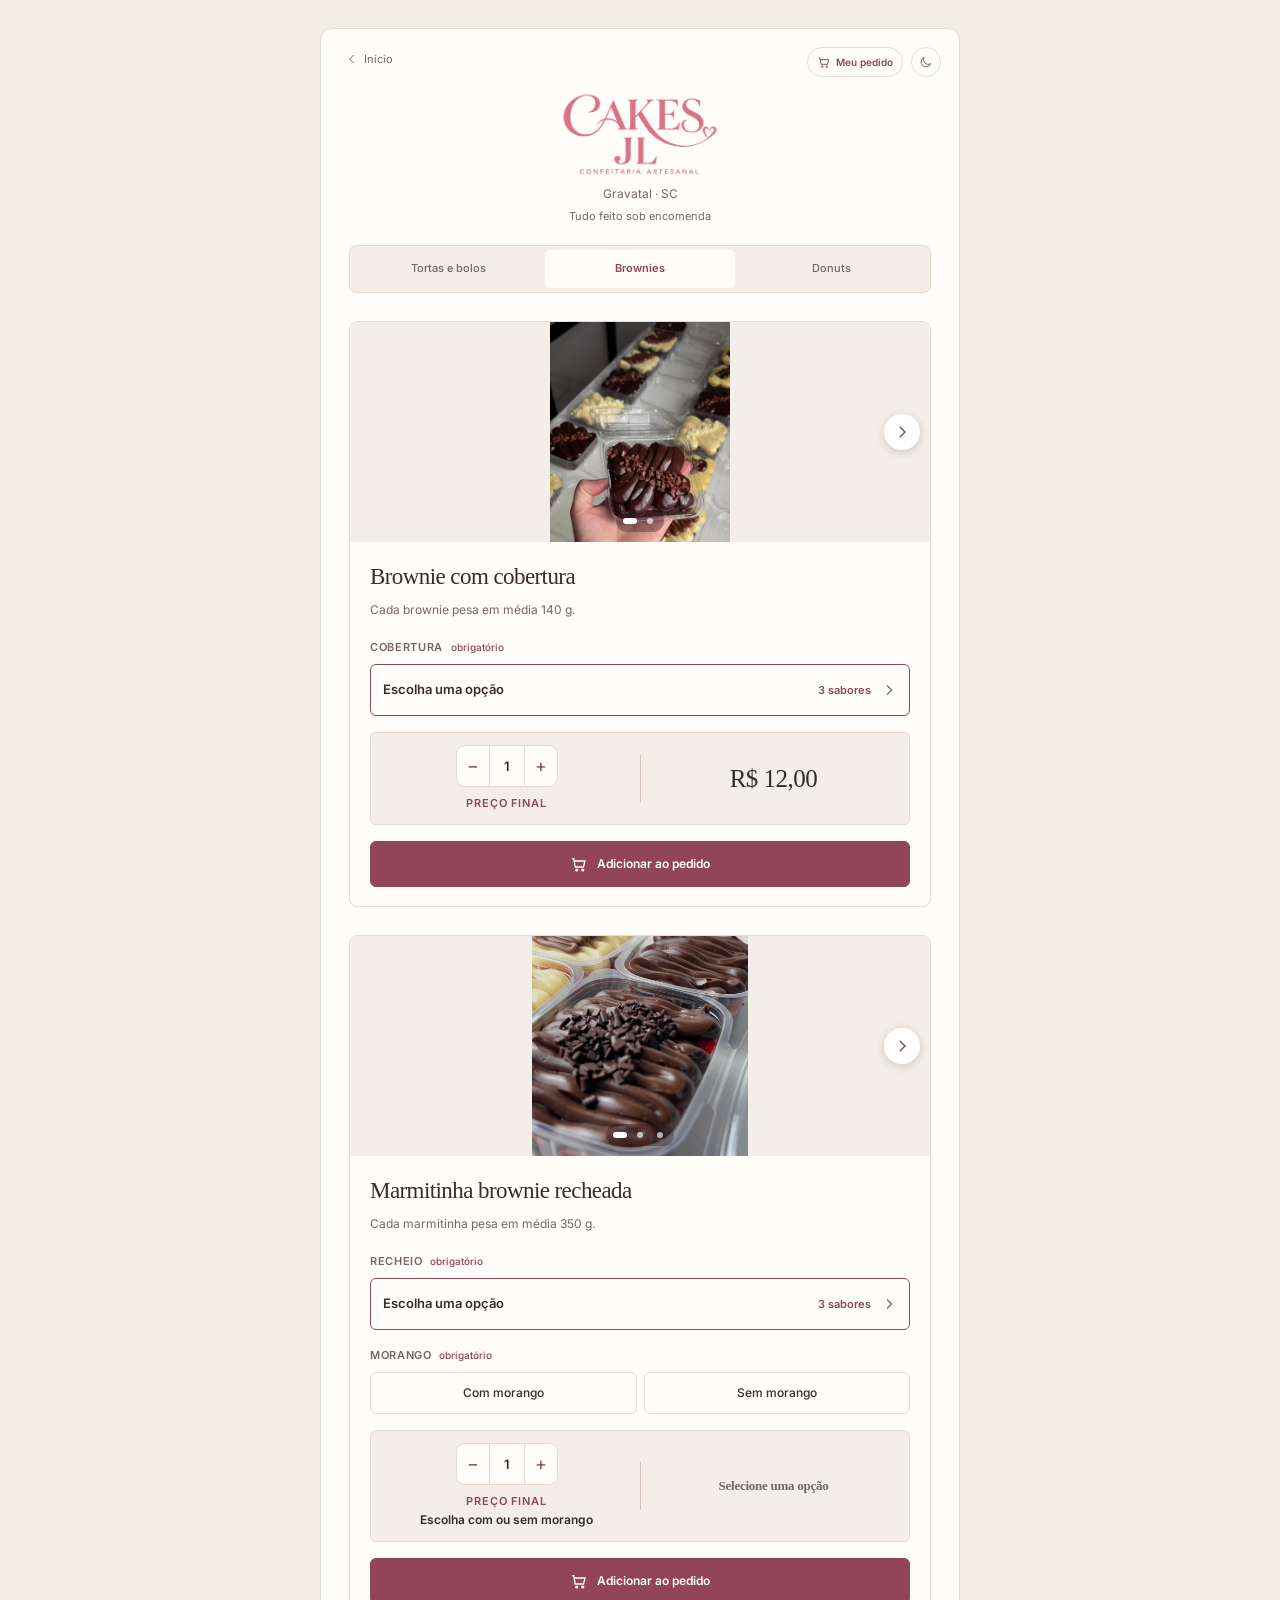
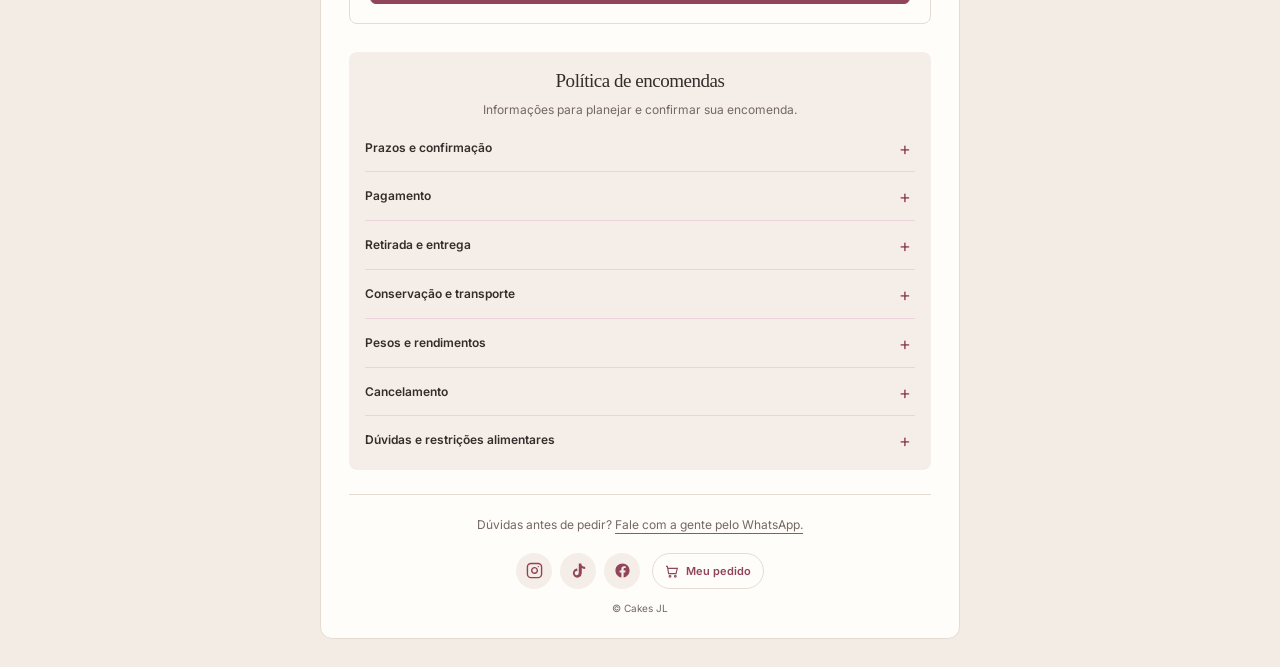
==== commit 12274c8b: "Rebranding completo v2" ====
--- a/brownies/index.html
+++ b/brownies/index.html
@@ -29,8 +29,8 @@
     <link rel="preconnect" href="https://fonts.googleapis.com">
     <link rel="preconnect" href="https://fonts.gstatic.com" crossorigin>
     <script src="../assets/site.js?v=8"></script>
-    <link rel="stylesheet" href="../assets/site.css?v=38">
-    <script src="../assets/pedido.js?v=34" defer></script>
+    <link rel="stylesheet" href="../assets/site.css?v=39">
+    <script src="../assets/pedido.js?v=37" defer></script>
   </head>
   <body class="product-page">
     <a class="skip-link" href="#conteudo">Pular para o conteúdo</a>
@@ -108,7 +108,7 @@
               class="carousel"
               data-photos="Brownie com cobertura"
               data-hide-desc
-              data-price="R$ 14,00 a unidade"
+              data-price="R$ 12,00 a unidade"
               role="group"
               aria-roledescription="carrossel"
               aria-label="Fotos de Brownie com cobertura"
@@ -137,7 +137,7 @@
             <div class="product-body">
               <h2 id="brownie-cobertura-titulo">Brownie com cobertura</h2>
               <p>Cada brownie pesa em média 140 g.</p>
-              <p class="consult-price nojs-only">R$ 14,00 a unidade</p>
+              <p class="consult-price nojs-only">R$ 12,00 a unidade</p>
               <form
                 class="order-form"
                 data-produto="brownie-cobertura"
@@ -367,7 +367,7 @@
             </details>
             <details name="politica-encomendas">
               <summary>Retirada e entrega</summary>
-              <p>Você pode retirar sua encomenda no bairro Bela Vista 1, em Gravatal, em data e horário combinados. Se preferir, podemos combinar a entrega e o valor da taxa pelo WhatsApp.</p>
+              <p>Você pode retirar sua encomenda no bairro Bela Vista, em Gravatal, em data e horário combinados. Se preferir, podemos combinar a entrega e o valor da taxa pelo WhatsApp.</p>
               <p>Nos pedidos com entrega, combinamos a taxa antes da confirmação. O sinal de 50% é calculado sobre o valor dos produtos e a taxa de entrega.</p>
             </details>
             <details name="politica-encomendas">
--- a/assets/site.css
+++ b/assets/site.css
@@ -3708,3 +3708,242 @@
   letter-spacing: 0;
   color: var(--muted);
 }
+
+/* Data e horário com a mesma apresentação em celulares e computadores. */
+.schedule-trigger {
+  display: flex;
+  align-items: center;
+  gap: 10px;
+  width: 100%;
+  min-height: 46px;
+  padding: 11px 12px;
+  border: 1px solid var(--line);
+  border-radius: 5px;
+  background: var(--panel);
+  color: var(--ink);
+  font-size: 13px;
+  text-align: left;
+}
+
+.schedule-trigger span {
+  flex: 1;
+  font-variant-numeric: tabular-nums;
+}
+
+.schedule-trigger svg {
+  flex: 0 0 18px;
+  width: 18px;
+  height: 18px;
+  color: var(--accent);
+}
+
+.schedule-trigger svg:last-child {
+  flex-basis: 14px;
+  width: 14px;
+  height: 14px;
+}
+
+.schedule-trigger.is-empty {
+  color: var(--muted);
+}
+
+.schedule-trigger[aria-invalid=true] {
+  border-color: #b44343;
+}
+
+.addons-picker.enhanced.schedule-picker {
+  align-items: center;
+  top: var(--agenda-topo,0px);
+  bottom: auto;
+  height: var(--agenda-altura,100%);
+  padding: 12px;
+}
+
+.addons-picker.enhanced.schedule-picker .addons-box {
+  max-width: 372px;
+  max-height: calc(var(--agenda-altura,100vh) - 24px);
+  max-height: calc(var(--agenda-altura,100dvh) - 24px);
+  padding: 0 16px 16px;
+  border: 1px solid var(--line);
+  border-radius: 10px;
+  box-shadow: 0 12px 40px #0003;
+}
+
+.schedule-picker .addons-head {
+  align-items: center;
+  gap: 8px;
+  margin-bottom: 4px;
+}
+
+.schedule-picker .addons-head h2 {
+  margin: 0;
+  font-size: 23px;
+  font-weight: 500;
+}
+
+.schedule-picker .addons-close {
+  flex: 0 0 44px;
+  width: 44px;
+  height: 44px;
+}
+
+.schedule-hint {
+  margin: 4px 0 14px;
+  color: var(--muted);
+  font-size: 12px;
+  line-height: 1.5;
+}
+
+.calendar-nav {
+  display: grid;
+  grid-template-columns: 44px 1fr 44px;
+  align-items: center;
+  gap: 4px;
+  margin: 12px 0;
+  text-align: center;
+}
+
+.calendar-nav strong {
+  font-size: 14px;
+  font-weight: 600;
+}
+
+.schedule-step {
+  display: grid;
+  place-items: center;
+  width: 44px;
+  height: 44px;
+  padding: 0;
+  border: 1px solid var(--line);
+  border-radius: 6px;
+  background: var(--panel);
+  color: var(--ink);
+  font-size: 25px;
+  line-height: 1;
+}
+
+.schedule-step:disabled {
+  opacity: .3;
+  cursor: default;
+}
+
+.calendar-week,.calendar-days {
+  display: grid;
+  grid-template-columns: repeat(7,minmax(0,1fr));
+  gap: 3px;
+  text-align: center;
+}
+
+.calendar-week {
+  margin-bottom: 6px;
+  color: var(--muted);
+  font-size: 11px;
+}
+
+.calendar-day {
+  min-width: 0;
+  min-height: 42px;
+  padding: 4px 0;
+  border: 1px solid transparent;
+  border-radius: 6px;
+  background: transparent;
+  color: var(--ink);
+  font-size: 14px;
+  font-variant-numeric: tabular-nums;
+}
+
+.calendar-day:disabled {
+  opacity: .3;
+  cursor: default;
+}
+
+.calendar-day[aria-pressed=true] {
+  border-color: var(--accent);
+  background: var(--accent);
+  color: var(--panel);
+}
+
+.calendar-day:focus-visible {
+  outline: 2px solid var(--accent);
+  outline-offset: 0;
+}
+
+.calendar-help {
+  margin: 14px 0 0;
+  text-align: center;
+}
+
+.time-fields {
+  display: grid;
+  grid-template-columns: 82px 24px 82px;
+  justify-content: center;
+  align-items: center;
+  gap: 8px;
+  padding: 8px 0 18px;
+}
+
+.time-part {
+  display: grid;
+  justify-items: center;
+  gap: 8px;
+}
+
+.time-part label {
+  color: var(--muted);
+  font-size: 12px;
+}
+
+.time-part input {
+  width: 82px;
+  height: 66px;
+  padding: 4px;
+  border: 1px solid var(--line-strong);
+  border-radius: 6px;
+  background: var(--soft);
+  color: var(--ink);
+  font: inherit;
+  font-size: 32px;
+  font-variant-numeric: tabular-nums;
+  text-align: center;
+}
+
+.time-part input:focus-visible {
+  outline: 2px solid var(--accent);
+  outline-offset: 2px;
+}
+
+.time-separator {
+  padding-top: 26px;
+  font-size: 30px;
+  text-align: center;
+}
+
+.schedule-error {
+  margin: 0 0 10px;
+  color: #9f2f2f;
+  font-size: 12px;
+}
+
+.schedule-error:empty {
+  display: none;
+}
+
+.schedule-picker .button:disabled {
+  opacity: .45;
+  cursor: default;
+}
+
+[data-theme=dark] .schedule-error {
+  color: #f5b3b3;
+}
+
+[data-theme=dark] .schedule-trigger[aria-invalid=true] {
+  border-color: #f5b3b3;
+}
+
+@media(hover:hover) {
+  .schedule-trigger:hover,.schedule-step:not(:disabled):hover,.calendar-day:not(:disabled):not([aria-pressed=true]):hover {
+    border-color: var(--accent);
+    background: var(--soft);
+  }
+}
